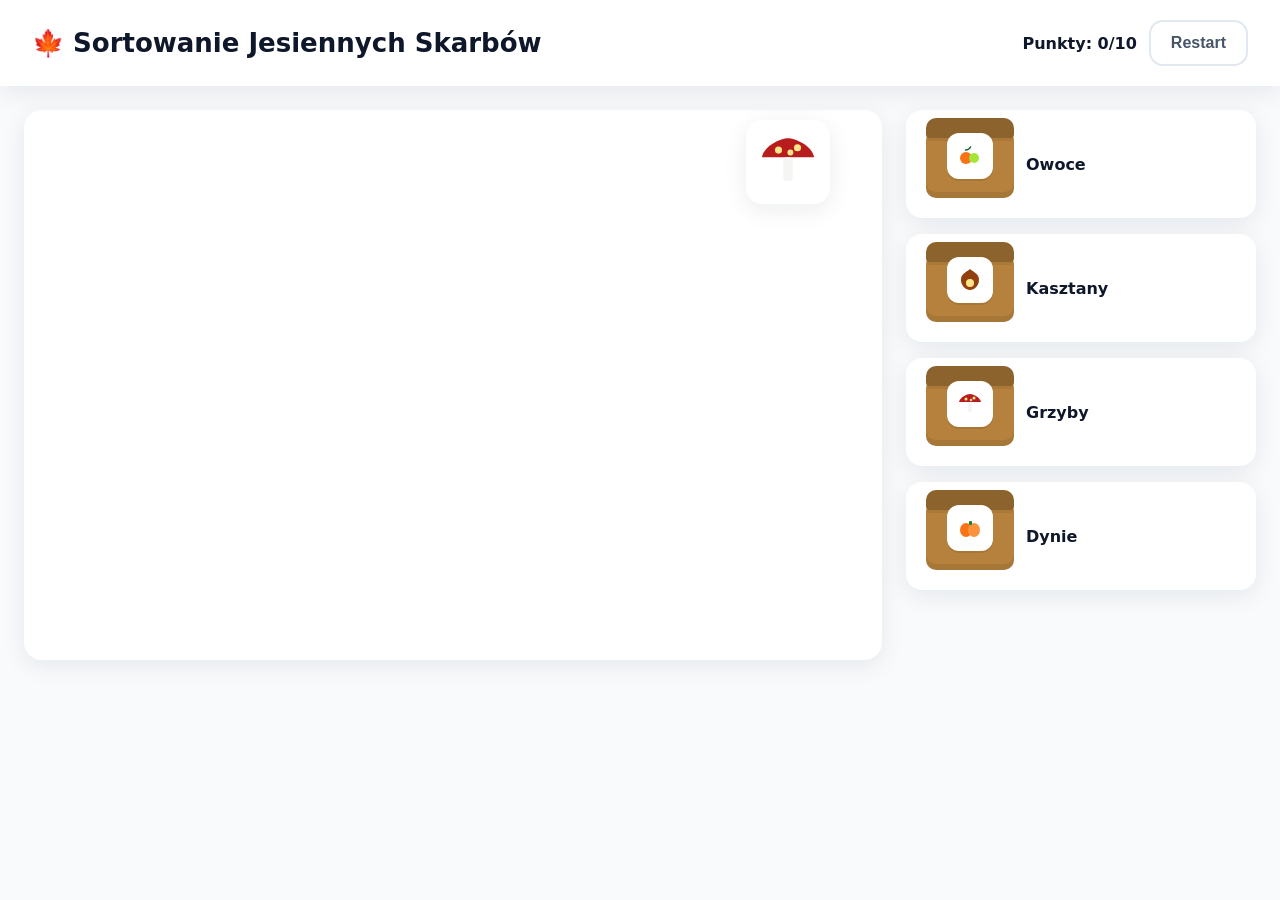
==== index.html @ 460ebcf5 "Adjust the game for smaller screen sizes" ====
<!doctype html>
<html lang="pl">
<head>
  <meta charset="utf-8" />
  <meta name="viewport" content="width=device-width,initial-scale=1,viewport-fit=cover,user-scalable=no">
  <title>Sortowanie Jesiennych Skarbów</title>
  <link rel="stylesheet" href="styles.css">
</head>
<body>
  <main id="game">
    <header class="topbar">
      <div class="title">
        🍁 Sortowanie Jesiennych Skarbów
      </div>
      <div class="hud">
        <div class="score">Punkty: <span id="score">0</span>/10</div>
        <button id="restartBtn" class="ghost">Restart</button>
      </div>
    </header>

    <section class="game-wrap">
      <div id="playfield" class="playfield" aria-label="Pole gry"></div>

      <aside id="bins" class="bins" aria-label="Kosze na skarby">
        <!-- Kosze są tworzone dynamicznie przez JS -->
      </aside>
    </section>
  </main>

  <!-- Modal wygranej -->
  <div id="winModal" class="modal hidden" role="dialog" aria-modal="true" aria-labelledby="winTitle">
    <div class="modal-card">
      <h2 id="winTitle">Brawo! Ukończyłeś grę 🎉</h2>
      <p>Zebrałeś 10 punktów!</p>
      <div class="trophy">
        <div class="trophy-icon" id="trophyIcon" aria-hidden="true"></div>
        <div class="trophy-caption">Twoje trofeum</div>
      </div>
      <button id="playAgain" class="primary">Zagraj ponownie</button>
    </div>
  </div>

  <script src="game.js"></script>
</body>
</html>
---- styles.css ----
:root{
  --bg:#f8fafc;
  --ink:#0f172a;
  --muted:#475569;
  --accent:#d97706; /* jesienny pomarańcz */
  --good:#16a34a;
  --card:#ffffff;
  --shadow:0 6px 24px rgba(15,23,42,.08);
  --chest:#b5813d;       /* kolor skrzyni */
  --chest-dark:#8c632c;  /* pokrywa */
}

*{box-sizing:border-box}
html,body{height:100%}
body{
  margin:0;
  font-family: ui-sans-serif, system-ui, -apple-system, Segoe UI, Roboto, 'Noto Sans', Ubuntu, Cantarell, 'Helvetica Neue', Arial, "Apple Color Emoji","Segoe UI Emoji";
  background:var(--bg);
  color:var(--ink);
  overflow-x: hidden;
}

.topbar{
  display:flex;
  align-items:center;
  justify-content:space-between;
  gap:1rem;
  padding:1.25rem clamp(1rem, 3vw, 2rem);
  background:var(--card);
  box-shadow:var(--shadow);
  position:sticky; top:0; z-index:20;
}
.title{font-weight:700; font-size:clamp(20px,2.8vw,26px)}
.hud{display:flex; align-items:center; gap:.75rem}
.score{font-weight:600}

button{
  appearance:none; border:0; border-radius:14px; padding:.75rem 1.25rem; font-weight:600;
  background:var(--accent); color:#fff; box-shadow:var(--shadow);
  font-size: 1rem;
}
button.ghost{background:transparent; color:var(--muted); box-shadow:none; border:2px solid #e2e8f0}
button.primary{background:var(--good);}

.game-wrap{
  display:grid;
  grid-template-columns: 1fr minmax(240px, 320px);
  gap:clamp(.75rem,2vw,1.5rem);
  padding:clamp(1rem, 2.5vw, 2rem);
  align-items:stretch;
  max-width: 1400px;
  margin: 0 auto;
}

.playfield{
  position:relative;
  min-height:min(75vh, 600px);
  background:linear-gradient(0deg,#fff, #fff), conic-gradient(from 0deg,#fef3c7,#ffedd5,#f1f5f9,#e2e8f0,#fef3c7);
  border-radius:18px;
  box-shadow:var(--shadow);
  overflow:hidden;
  touch-action:none; /* aby pointermove działał płynnie na dotyku */
}

.bins{
  display:grid;
  grid-template-columns: 1fr;
  gap:clamp(.6rem,1.6vw,1rem);
  align-content:start;
}

.bin{
  display:flex; align-items:center; gap:.75rem;
  background:var(--card);
  border-radius:16px;
  box-shadow:var(--shadow);
  padding:1rem;
  min-height:90px;
  position:relative;
}

/* Rysunek skrzyni */
.bin .chest{
  width:82px; height:64px; position:relative; flex:0 0 auto;
  border-radius:10px;
  background:var(--chest);
  box-shadow:inset 0 -6px 0 rgba(0,0,0,.08);
}
.bin .chest::before{
  content:""; position:absolute; left:0; right:0; top:-12px; height:20px;
  background:var(--chest-dark);
  border-radius:10px 10px 4px 4px;
  box-shadow:0 3px 0 rgba(0,0,0,.06);
}
.bin .label{
  position:absolute; left:50%; top:38%; transform:translate(-50%,-50%);
  width:42px; height:42px; display:grid; place-items:center;
  background:#fff; border-radius:12px; box-shadow:0 2px 0 rgba(0,0,0,.08);
  overflow:hidden;
}
.bin .name{font-weight:700; color:#0f172a; font-size:1rem}

/* Spadający skarb */
.treasure{
  position:absolute; width:80px; height:80px;
  display:grid; place-items:center;
  border-radius:16px;
  background:#fff;
  box-shadow:var(--shadow);
  user-select:none; touch-action:none;
}
.treasure img, .treasure svg{
  width:72px; height:72px; pointer-events:none; display:block;
}

/* Podczas przeciągania lekka skala */
.treasure.dragging{transform:scale(1.06)}
.treasure.correct{outline:4px solid rgba(22,163,74,.35)}
.treasure.wrong{outline:4px solid rgba(220,38,38,.35)}

/* Modal */
.modal{
  position:fixed; inset:0; display:grid; place-items:center; background:rgba(2,6,23,.55);
}
.modal.hidden{display:none}
.modal-card{
  width:min(92vw,560px);
  background:var(--card); border-radius:18px; box-shadow:var(--shadow);
  padding:1.25rem;
  text-align:center;
}
.trophy{display:grid; place-items:center; gap:.5rem; margin:1rem 0}
.trophy-icon{width:96px; height:96px; display:grid; place-items:center; background:#fff; border-radius:24px; box-shadow:var(--shadow)}
.trophy-icon img{width:84px; height:84px}

/* Tablet landscape optimization (1280x800 and similar) */
@media (min-width: 1024px) and (max-width: 1400px) and (min-height: 700px) {
  .game-wrap{
    grid-template-columns: 1fr minmax(280px, 350px);
    gap: 1.5rem;
    padding: 1.5rem;
  }
  .playfield{
    min-height: min(70vh, 550px);
  }
  .bins{
    gap: 1rem;
  }
  .bin{
    min-height: 95px;
    padding: 1.25rem;
  }
  .bin .chest{
    width: 88px; height: 68px;
  }
  .bin .label{
    width: 46px; height: 46px;
  }
  .treasure{
    width: 84px; height: 84px;
  }
  .treasure img, .treasure svg{
    width: 76px; height: 76px;
  }
}

/* iPhone 12 Pro specific optimization (390x844) */
@media (max-width: 390px) and (max-height: 900px) {
  .topbar{
    padding: 0.5rem 0.75rem;
    min-height: 60px;
  }
  .title{
    font-size: 16px;
  }
  .score{
    font-size: 13px;
  }
  button{
    padding: 0.4rem 0.6rem;
    font-size: 13px;
  }
  
  .game-wrap{
    padding: 0.5rem;
    height: calc(100vh - 60px);
    gap: 0.5rem;
  }
  
  .playfield{
    height: 55%;
    max-height: 350px;
  }
  
  .bins{
    height: 45%;
    max-height: 280px;
    gap: 0.4rem;
  }
  
  .bin{
    min-height: 65px;
    padding: 0.4rem;
  }
  
  .bin .chest{
    width: 45px;
    height: 35px;
  }
  
  .bin .label{
    width: 25px;
    height: 25px;
  }
  
  .bin .name{
    font-size: 11px;
  }
  
  .treasure{
    width: 55px;
    height: 55px;
  }
  
  .treasure img, .treasure svg{
    width: 48px;
    height: 48px;
  }
  
  .modal-card{
    width: 95vw;
    padding: 0.75rem;
    margin: 0.5rem;
    max-height: 90vh;
    overflow-y: auto;
  }
  
  .trophy-icon{
    width: 70px;
    height: 70px;
  }
  
  .trophy-icon img{
    width: 60px;
    height: 60px;
  }
}

/* Mobile portrait optimization (general mobile) */
@media (max-width: 480px) {
  .topbar{
    padding: 0.75rem 1rem;
    flex-wrap: wrap;
    gap: 0.5rem;
  }
  .title{
    font-size: 18px;
    flex: 1;
    min-width: 0;
  }
  .hud{
    gap: 0.5rem;
    flex-wrap: wrap;
  }
  .score{
    font-size: 14px;
  }
  button{
    padding: 0.5rem 0.75rem;
    font-size: 14px;
  }
  
  .game-wrap{
    grid-template-columns: 1fr;
    gap: 0.75rem;
    padding: 0.75rem;
    height: calc(100vh - 80px);
  }
  
  .playfield{
    min-height: 0;
    height: 60%;
    max-height: 400px;
  }
  
  .bins{
    grid-template-columns: repeat(2, 1fr);
    gap: 0.5rem;
    height: 40%;
    max-height: 300px;
    overflow-y: auto;
  }
  
  .bin{
    min-height: 70px;
    padding: 0.5rem;
    flex-direction: column;
    text-align: center;
    gap: 0.25rem;
  }
  
  .bin .chest{
    width: 50px;
    height: 40px;
  }
  
  .bin .label{
    width: 28px;
    height: 28px;
    top: 30%;
  }
  
  .bin .name{
    font-size: 12px;
    line-height: 1.2;
  }
  
  .treasure{
    width: 60px;
    height: 60px;
  }
  
  .treasure img, .treasure svg{
    width: 52px;
    height: 52px;
  }
  
  .modal-card{
    width: 95vw;
    padding: 1rem;
    margin: 0.5rem;
    max-height: 90vh;
    overflow-y: auto;
  }
  
  .trophy-icon{
    width: 80px;
    height: 80px;
  }
  
  .trophy-icon img{
    width: 70px;
    height: 70px;
  }
}

@media (min-width: 481px) and (max-width: 900px){
  .game-wrap{grid-template-columns: 1fr; }
  .bins{grid-template-columns: repeat(2, minmax(0,1fr));}
}

/* Skarb w trybie globalnym (podczas przeciągania) może wyjechać poza pole gry */
.treasure.global{
  position: fixed;        /* klucz: działa w całym widoku, nie tylko w playfield */
  left: 0; top: 0;
  transform: none !important; /* nadpisujemy translate używany normalnie */
  z-index: 50;            /* nad skrzyniami */
}
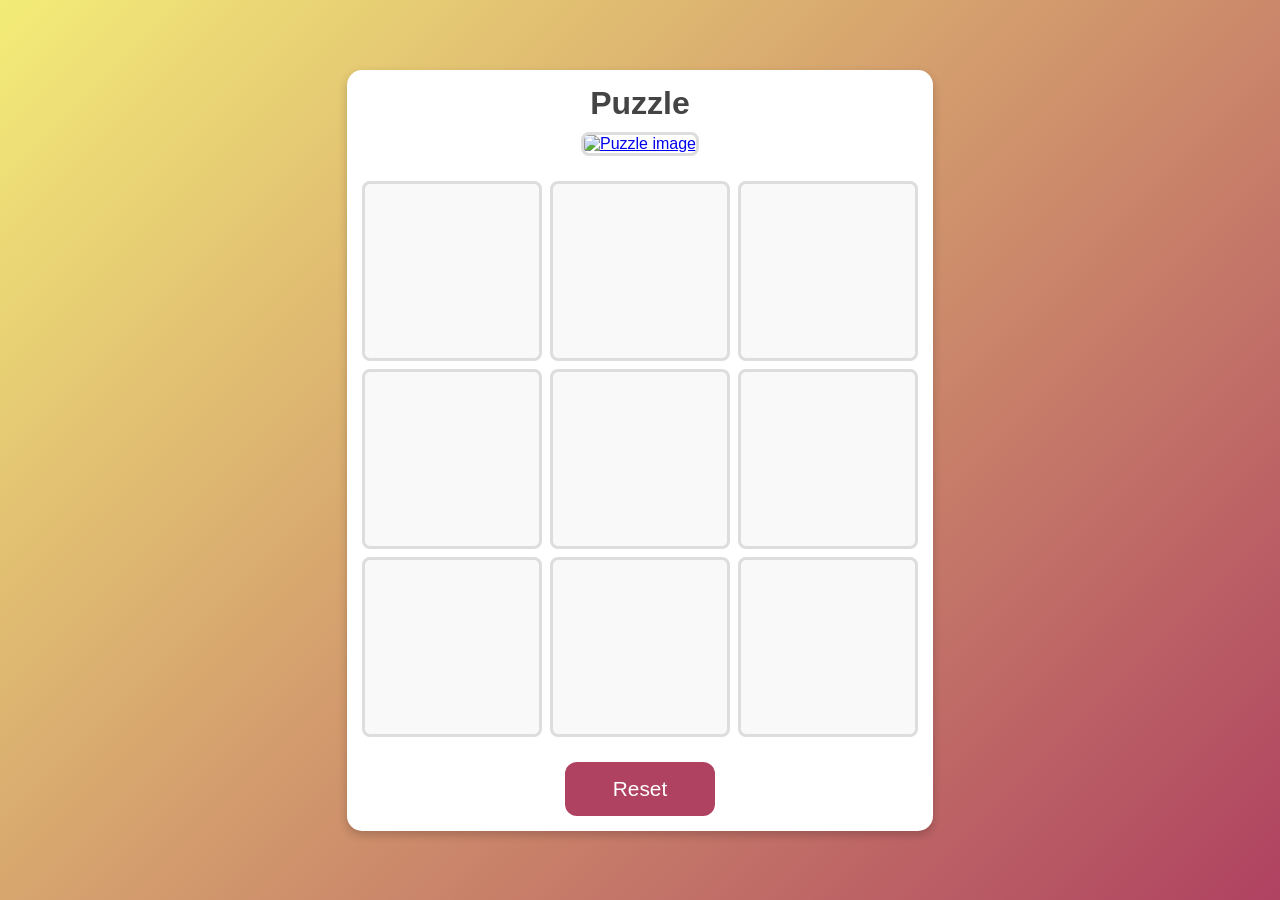
==== commit 779fd205: "Refactor gameplay mechanics: replaced sorting game with a new puzzle-based design featuring draggabl" ====
--- a/index.html
+++ b/index.html
@@ -1,45 +1,30 @@
-<!doctype html>
+<!DOCTYPE html>
 <html lang="pl">
 <head>
-  <meta charset="utf-8" />
-  <meta name="viewport" content="width=device-width,initial-scale=1,viewport-fit=cover,user-scalable=no">
-  <title>Sortowanie Jesiennych Skarbów</title>
-  <link rel="stylesheet" href="styles.css">
+    <meta charset="UTF-8">
+    <meta name="viewport" content="width=device-width, initial-scale=1.0, maximum-scale=1.0, user-scalable=no">
+    <title>Puzzle</title>
+    <link rel="stylesheet" href="styles.css">
 </head>
 <body>
-  <main id="game">
-    <header class="topbar">
-      <div class="title">
-        🍁 Sortowanie Jesiennych Skarbów
-      </div>
-      <div class="hud">
-        <div class="score">Punkty: <span id="score">0</span>/10</div>
-        <button id="restartBtn" class="ghost">Restart</button>
-      </div>
-    </header>
+<div class="puzzle-container">
+    <h1>Puzzle</h1>
+    <a href="#" target="_blank" id="sourceImageLink">
+        <img class="puzzle-source-image" src="" alt="Puzzle image">
+    </a>
+    <div class="puzzle-board" id="puzzleBoard"></div>
+    <button class="reset-button" onclick="resetGame()">Reset</button>
+</div>
 
-    <section class="game-wrap">
-      <div id="playfield" class="playfield" aria-label="Pole gry"></div>
-
-      <aside id="bins" class="bins" aria-label="Kosze na skarby">
-        <!-- Kosze są tworzone dynamicznie przez JS -->
-      </aside>
-    </section>
-  </main>
-
-  <!-- Modal wygranej -->
-  <div id="winModal" class="modal hidden" role="dialog" aria-modal="true" aria-labelledby="winTitle">
-    <div class="modal-card">
-      <h2 id="winTitle">Brawo! Ukończyłeś grę 🎉</h2>
-      <p>Zebrałeś 10 punktów!</p>
-      <div class="trophy">
-        <div class="trophy-icon" id="trophyIcon" aria-hidden="true"></div>
-        <div class="trophy-caption">Twoje trofeum</div>
-      </div>
-      <button id="playAgain" class="primary">Zagraj ponownie</button>
+<!-- Win Modal Popup -->
+<div id="winModal" class="modal-overlay" style="display: none;">
+    <div class="modal-content">
+        <h2>🎉 Gratulacje! 🎉</h2>
+        <p>Ułożyłeś puzzle!</p>
+        <button class="modal-button" onclick="resetGameWithNewImage()">Zagraj ponownie</button>
     </div>
-  </div>
-
-  <script src="game.js"></script>
+</div>
+<script src="game.js"></script>
 </body>
 </html>
+
--- a/styles.css
+++ b/styles.css
@@ -1,358 +1,172 @@
-:root{
-  --bg:#f8fafc;
-  --ink:#0f172a;
-  --muted:#475569;
-  --accent:#d97706; /* jesienny pomarańcz */
-  --good:#16a34a;
-  --card:#ffffff;
-  --shadow:0 6px 24px rgba(15,23,42,.08);
-  --chest:#b5813d;       /* kolor skrzyni */
-  --chest-dark:#8c632c;  /* pokrywa */
+* {
+    box-sizing: border-box;
+    -webkit-tap-highlight-color: transparent;
 }
 
-*{box-sizing:border-box}
-html,body{height:100%}
-body{
-  margin:0;
-  font-family: ui-sans-serif, system-ui, -apple-system, Segoe UI, Roboto, 'Noto Sans', Ubuntu, Cantarell, 'Helvetica Neue', Arial, "Apple Color Emoji","Segoe UI Emoji";
-  background:var(--bg);
-  color:var(--ink);
-  overflow-x: hidden;
+body {
+    font-family: "Arial", sans-serif;
+    margin: 0;
+    padding: 0;
+    display: flex;
+    justify-content: center;
+    align-items: center;
+    min-height: 100vh;
+    width: 100vw;
+    background: linear-gradient(135deg, #f3ec78, #af4261);
+    overflow: hidden;
 }
 
-.topbar{
-  display:flex;
-  align-items:center;
-  justify-content:space-between;
-  gap:1rem;
-  padding:1.25rem clamp(1rem, 3vw, 2rem);
-  background:var(--card);
-  box-shadow:var(--shadow);
-  position:sticky; top:0; z-index:20;
-}
-.title{font-weight:700; font-size:clamp(20px,2.8vw,26px)}
-.hud{display:flex; align-items:center; gap:.75rem}
-.score{font-weight:600}
-
-button{
-  appearance:none; border:0; border-radius:14px; padding:.75rem 1.25rem; font-weight:600;
-  background:var(--accent); color:#fff; box-shadow:var(--shadow);
-  font-size: 1rem;
-}
-button.ghost{background:transparent; color:var(--muted); box-shadow:none; border:2px solid #e2e8f0}
-button.primary{background:var(--good);}
-
-.game-wrap{
-  display:grid;
-  grid-template-columns: 1fr minmax(240px, 320px);
-  gap:clamp(.75rem,2vw,1.5rem);
-  padding:clamp(1rem, 2.5vw, 2rem);
-  align-items:stretch;
-  max-width: 1400px;
-  margin: 0 auto;
+.puzzle-container {
+    text-align: center;
+    padding: 15px;
+    background: white;
+    border-radius: 15px;
+    box-shadow: 0 4px 10px rgba(0, 0, 0, 0.2);
+    max-width: 100%;
+    max-height: 100vh;
+    display: flex;
+    flex-direction: column;
+    align-items: center;
 }
 
-.playfield{
-  position:relative;
-  min-height:min(75vh, 600px);
-  background:linear-gradient(0deg,#fff, #fff), conic-gradient(from 0deg,#fef3c7,#ffedd5,#f1f5f9,#e2e8f0,#fef3c7);
-  border-radius:18px;
-  box-shadow:var(--shadow);
-  overflow:hidden;
-  touch-action:none; /* aby pointermove działał płynnie na dotyku */
+.puzzle-container > h1 {
+    font-size: 2rem;
+    margin: 0 0 10px 0;
+    color: #444;
 }
 
-.bins{
-  display:grid;
-  grid-template-columns: 1fr;
-  gap:clamp(.6rem,1.6vw,1rem);
-  align-content:start;
+.puzzle-source-image {
+    width: 280px;
+    height: 280px;
+    object-fit: contain;
+    border-radius: 8px;
+    margin-bottom: 15px;
+    border: 3px solid #ddd;
 }
 
-.bin{
-  display:flex; align-items:center; gap:.75rem;
-  background:var(--card);
-  border-radius:16px;
-  box-shadow:var(--shadow);
-  padding:1rem;
-  min-height:90px;
-  position:relative;
+.puzzle-board {
+    display: grid;
+    grid-template-columns: repeat(3, 180px);
+    grid-gap: 8px;
+    margin: 10px auto;
+    justify-content: center;
 }
 
-/* Rysunek skrzyni */
-.bin .chest{
-  width:82px; height:64px; position:relative; flex:0 0 auto;
-  border-radius:10px;
-  background:var(--chest);
-  box-shadow:inset 0 -6px 0 rgba(0,0,0,.08);
-}
-.bin .chest::before{
-  content:""; position:absolute; left:0; right:0; top:-12px; height:20px;
-  background:var(--chest-dark);
-  border-radius:10px 10px 4px 4px;
-  box-shadow:0 3px 0 rgba(0,0,0,.06);
-}
-.bin .label{
-  position:absolute; left:50%; top:38%; transform:translate(-50%,-50%);
-  width:42px; height:42px; display:grid; place-items:center;
-  background:#fff; border-radius:12px; box-shadow:0 2px 0 rgba(0,0,0,.08);
-  overflow:hidden;
-}
-.bin .name{font-weight:700; color:#0f172a; font-size:1rem}
-
-/* Spadający skarb */
-.treasure{
-  position:absolute; width:80px; height:80px;
-  display:grid; place-items:center;
-  border-radius:16px;
-  background:#fff;
-  box-shadow:var(--shadow);
-  user-select:none; touch-action:none;
-}
-.treasure img, .treasure svg{
-  width:72px; height:72px; pointer-events:none; display:block;
+.puzzle-piece {
+    width: 180px;
+    height: 180px;
+    border: 3px solid #ddd;
+    border-radius: 8px;
+    cursor: grab;
+    background-color: #f9f9f9;
+    transition: transform 0.2s ease, box-shadow 0.2s ease;
+    touch-action: none;
+    -webkit-user-select: none;
+    user-select: none;
 }
 
-/* Podczas przeciągania lekka skala */
-.treasure.dragging{transform:scale(1.06)}
-.treasure.correct{outline:4px solid rgba(22,163,74,.35)}
-.treasure.wrong{outline:4px solid rgba(220,38,38,.35)}
-
-/* Modal */
-.modal{
-  position:fixed; inset:0; display:grid; place-items:center; background:rgba(2,6,23,.55);
-}
-.modal.hidden{display:none}
-.modal-card{
-  width:min(92vw,560px);
-  background:var(--card); border-radius:18px; box-shadow:var(--shadow);
-  padding:1.25rem;
-  text-align:center;
-}
-.trophy{display:grid; place-items:center; gap:.5rem; margin:1rem 0}
-.trophy-icon{width:96px; height:96px; display:grid; place-items:center; background:#fff; border-radius:24px; box-shadow:var(--shadow)}
-.trophy-icon img{width:84px; height:84px}
-
-/* Tablet landscape optimization (1280x800 and similar) */
-@media (min-width: 1024px) and (max-width: 1400px) and (min-height: 700px) {
-  .game-wrap{
-    grid-template-columns: 1fr minmax(280px, 350px);
-    gap: 1.5rem;
-    padding: 1.5rem;
-  }
-  .playfield{
-    min-height: min(70vh, 550px);
-  }
-  .bins{
-    gap: 1rem;
-  }
-  .bin{
-    min-height: 95px;
-    padding: 1.25rem;
-  }
-  .bin .chest{
-    width: 88px; height: 68px;
-  }
-  .bin .label{
-    width: 46px; height: 46px;
-  }
-  .treasure{
-    width: 84px; height: 84px;
-  }
-  .treasure img, .treasure svg{
-    width: 76px; height: 76px;
-  }
+.puzzle-piece:active,
+.puzzle-piece.touching {
+    cursor: grabbing;
+    transform: scale(1.05);
+    box-shadow: 0 4px 8px rgba(0, 0, 0, 0.3);
+    z-index: 10;
+    position: relative;
 }
 
-/* iPhone 12 Pro specific optimization (390x844) */
-@media (max-width: 390px) and (max-height: 900px) {
-  .topbar{
-    padding: 0.5rem 0.75rem;
-    min-height: 60px;
-  }
-  .title{
-    font-size: 16px;
-  }
-  .score{
-    font-size: 13px;
-  }
-  button{
-    padding: 0.4rem 0.6rem;
-    font-size: 13px;
-  }
-  
-  .game-wrap{
-    padding: 0.5rem;
-    height: calc(100vh - 60px);
-    gap: 0.5rem;
-  }
-  
-  .playfield{
-    height: 55%;
-    max-height: 350px;
-  }
-  
-  .bins{
-    height: 45%;
-    max-height: 280px;
-    gap: 0.4rem;
-  }
-  
-  .bin{
-    min-height: 65px;
-    padding: 0.4rem;
-  }
-  
-  .bin .chest{
-    width: 45px;
-    height: 35px;
-  }
-  
-  .bin .label{
-    width: 25px;
-    height: 25px;
-  }
-  
-  .bin .name{
-    font-size: 11px;
-  }
-  
-  .treasure{
-    width: 55px;
-    height: 55px;
-  }
-  
-  .treasure img, .treasure svg{
-    width: 48px;
-    height: 48px;
-  }
-  
-  .modal-card{
-    width: 95vw;
-    padding: 0.75rem;
-    margin: 0.5rem;
-    max-height: 90vh;
-    overflow-y: auto;
-  }
-  
-  .trophy-icon{
-    width: 70px;
-    height: 70px;
-  }
-  
-  .trophy-icon img{
-    width: 60px;
-    height: 60px;
-  }
+.reset-button {
+    margin-top: 15px;
+    padding: 15px 40px;
+    font-size: 1.3rem;
+    color: white;
+    background: #af4261;
+    border: none;
+    border-radius: 12px;
+    cursor: pointer;
+    transition: background-color 0.3s ease, transform 0.1s ease;
+    min-height: 50px;
+    min-width: 150px;
+    touch-action: manipulation;
 }
 
-/* Mobile portrait optimization (general mobile) */
-@media (max-width: 480px) {
-  .topbar{
-    padding: 0.75rem 1rem;
-    flex-wrap: wrap;
-    gap: 0.5rem;
-  }
-  .title{
-    font-size: 18px;
-    flex: 1;
-    min-width: 0;
-  }
-  .hud{
-    gap: 0.5rem;
-    flex-wrap: wrap;
-  }
-  .score{
-    font-size: 14px;
-  }
-  button{
-    padding: 0.5rem 0.75rem;
-    font-size: 14px;
-  }
-  
-  .game-wrap{
-    grid-template-columns: 1fr;
-    gap: 0.75rem;
-    padding: 0.75rem;
-    height: calc(100vh - 80px);
-  }
-  
-  .playfield{
-    min-height: 0;
-    height: 60%;
-    max-height: 400px;
-  }
-  
-  .bins{
-    grid-template-columns: repeat(2, 1fr);
-    gap: 0.5rem;
-    height: 40%;
-    max-height: 300px;
-    overflow-y: auto;
-  }
-  
-  .bin{
-    min-height: 70px;
-    padding: 0.5rem;
-    flex-direction: column;
-    text-align: center;
-    gap: 0.25rem;
-  }
-  
-  .bin .chest{
-    width: 50px;
-    height: 40px;
-  }
-  
-  .bin .label{
-    width: 28px;
-    height: 28px;
-    top: 30%;
-  }
-  
-  .bin .name{
-    font-size: 12px;
-    line-height: 1.2;
-  }
-  
-  .treasure{
-    width: 60px;
-    height: 60px;
-  }
-  
-  .treasure img, .treasure svg{
-    width: 52px;
-    height: 52px;
-  }
-  
-  .modal-card{
-    width: 95vw;
-    padding: 1rem;
-    margin: 0.5rem;
-    max-height: 90vh;
-    overflow-y: auto;
-  }
-  
-  .trophy-icon{
-    width: 80px;
-    height: 80px;
-  }
-  
-  .trophy-icon img{
-    width: 70px;
-    height: 70px;
-  }
+.reset-button:active {
+    background: #922d4d;
+    transform: scale(0.95);
 }
 
-@media (min-width: 481px) and (max-width: 900px){
-  .game-wrap{grid-template-columns: 1fr; }
-  .bins{grid-template-columns: repeat(2, minmax(0,1fr));}
+/* Win Modal Popup */
+.modal-overlay {
+    position: fixed;
+    top: 0;
+    left: 0;
+    width: 100%;
+    height: 100%;
+    background: rgba(0, 0, 0, 0.7);
+    display: flex;
+    justify-content: center;
+    align-items: center;
+    z-index: 1000;
+    animation: fadeIn 0.3s ease;
 }
 
-/* Skarb w trybie globalnym (podczas przeciągania) może wyjechać poza pole gry */
-.treasure.global{
-  position: fixed;        /* klucz: działa w całym widoku, nie tylko w playfield */
-  left: 0; top: 0;
-  transform: none !important; /* nadpisujemy translate używany normalnie */
-  z-index: 50;            /* nad skrzyniami */
-}+@keyframes fadeIn {
+    from {
+        opacity: 0;
+    }
+    to {
+        opacity: 1;
+    }
+}
+
+.modal-content {
+    background: white;
+    padding: 40px;
+    border-radius: 20px;
+    text-align: center;
+    box-shadow: 0 8px 32px rgba(0, 0, 0, 0.3);
+    max-width: 90%;
+    animation: slideUp 0.3s ease;
+}
+
+@keyframes slideUp {
+    from {
+        transform: translateY(50px);
+        opacity: 0;
+    }
+    to {
+        transform: translateY(0);
+        opacity: 1;
+    }
+}
+
+.modal-content h2 {
+    color: #af4261;
+    margin: 0 0 15px 0;
+    font-size: 2rem;
+}
+
+.modal-content p {
+    color: #666;
+    font-size: 1.3rem;
+    margin: 0 0 25px 0;
+}
+
+.modal-button {
+    padding: 15px 40px;
+    font-size: 1.3rem;
+    color: white;
+    background: #af4261;
+    border: none;
+    border-radius: 12px;
+    cursor: pointer;
+    transition: background-color 0.3s ease, transform 0.1s ease;
+    min-height: 50px;
+    min-width: 150px;
+    touch-action: manipulation;
+}
+
+.modal-button:active {
+    background: #922d4d;
+    transform: scale(0.95);
+}
+
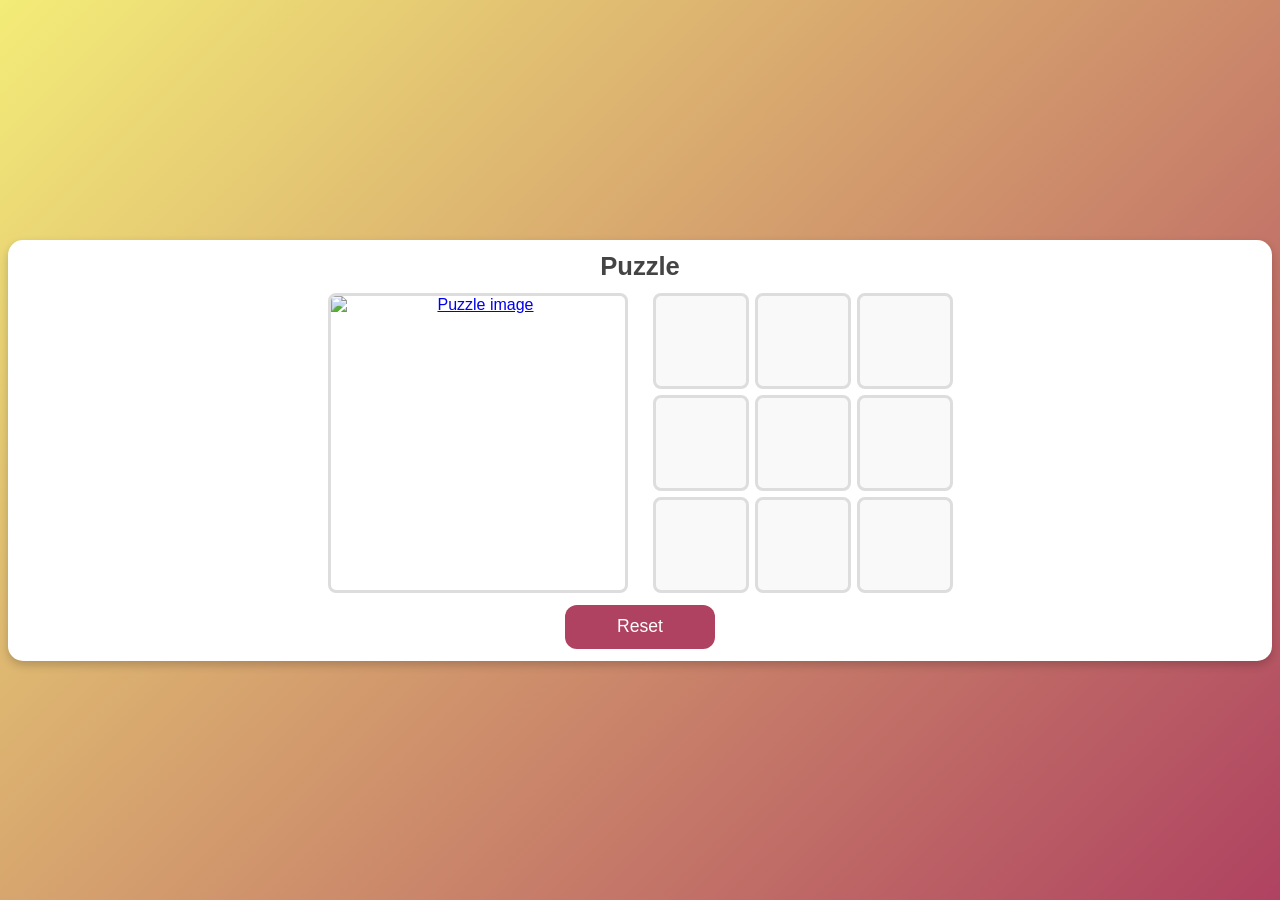
==== commit 1bd6ff24: "Add responsive design and dynamic scaling for puzzle board: Introduced media queries for various scr" ====
--- a/index.html
+++ b/index.html
@@ -9,10 +9,12 @@
 <body>
 <div class="puzzle-container">
     <h1>Puzzle</h1>
-    <a href="#" target="_blank" id="sourceImageLink">
-        <img class="puzzle-source-image" src="" alt="Puzzle image">
-    </a>
-    <div class="puzzle-board" id="puzzleBoard"></div>
+    <div class="puzzle-content">
+        <a href="#" target="_blank" id="sourceImageLink" class="puzzle-image-wrapper">
+            <img class="puzzle-source-image" src="" alt="Puzzle image">
+        </a>
+        <div class="puzzle-board" id="puzzleBoard"></div>
+    </div>
     <button class="reset-button" onclick="resetGame()">Reset</button>
 </div>
 
--- a/styles.css
+++ b/styles.css
@@ -27,12 +27,29 @@
     display: flex;
     flex-direction: column;
     align-items: center;
+    box-sizing: border-box;
+    overflow-y: auto;
+    overflow-x: hidden;
+    --image-size: 280px;
+    --grid-gap: 8px;
 }
 
 .puzzle-container > h1 {
     font-size: 2rem;
     margin: 0 0 10px 0;
     color: #444;
+}
+
+.puzzle-content {
+    display: flex;
+    flex-direction: column;
+    align-items: center;
+    width: 100%;
+}
+
+.puzzle-image-wrapper {
+    display: inline-block;
+    margin-bottom: 15px;
 }
 
 .puzzle-source-image {
@@ -40,21 +57,25 @@
     height: 280px;
     object-fit: contain;
     border-radius: 8px;
-    margin-bottom: 15px;
     border: 3px solid #ddd;
+    display: block;
+    --image-size: 280px;
 }
 
 .puzzle-board {
     display: grid;
-    grid-template-columns: repeat(3, 180px);
-    grid-gap: 8px;
+    grid-template-columns: repeat(3, calc((var(--image-size, 280px) - 2 * var(--grid-gap, 8px)) / 3));
+    grid-template-rows: repeat(3, calc((var(--image-size, 280px) - 2 * var(--grid-gap, 8px)) / 3));
+    gap: var(--grid-gap, 8px);
     margin: 10px auto;
     justify-content: center;
+    width: fit-content;
 }
 
 .puzzle-piece {
-    width: 180px;
-    height: 180px;
+    width: 100%;
+    height: 100%;
+    aspect-ratio: 1;
     border: 3px solid #ddd;
     border-radius: 8px;
     cursor: grab;
@@ -63,6 +84,7 @@
     touch-action: none;
     -webkit-user-select: none;
     user-select: none;
+    box-sizing: border-box;
 }
 
 .puzzle-piece:active,
@@ -170,3 +192,215 @@
     transform: scale(0.95);
 }
 
+/* Responsive Design for Tablets (1280x800 and similar) - Landscape */
+@media screen and (max-height: 900px) and (min-width: 1025px) {
+    body {
+        padding: 8px;
+    }
+    
+    .puzzle-container {
+        padding: 12px 20px;
+        max-height: 98vh;
+        max-width: 100%;
+        width: 100%;
+        --image-size: 300px;
+        --grid-gap: 6px;
+    }
+    
+    .puzzle-container > h1 {
+        font-size: 1.6rem;
+        margin: 0 0 12px 0;
+    }
+    
+    .puzzle-content {
+        flex-direction: row;
+        justify-content: center;
+        align-items: flex-start;
+        gap: 25px;
+        width: 100%;
+        max-width: 1200px;
+    }
+    
+    .puzzle-image-wrapper {
+        margin-bottom: 0;
+        flex-shrink: 0;
+    }
+    
+    .puzzle-source-image {
+        width: 300px;
+        height: 300px;
+        --image-size: 300px;
+    }
+    
+    .puzzle-board {
+        margin: 0;
+        flex-shrink: 0;
+    }
+    
+    .reset-button {
+        margin-top: 12px;
+        padding: 10px 35px;
+        font-size: 1.1rem;
+        min-height: 44px;
+    }
+}
+
+/* Responsive Design for Tablets (1280x800 and similar) - Portrait or constrained height */
+@media screen and (max-height: 900px) and (min-width: 768px) and (max-width: 1024px) {
+    .puzzle-container {
+        padding: 10px;
+        max-height: 98vh;
+        --image-size: 200px;
+        --grid-gap: 6px;
+    }
+    
+    .puzzle-container > h1 {
+        font-size: 1.5rem;
+        margin: 0 0 8px 0;
+    }
+    
+    .puzzle-source-image {
+        width: 200px;
+        height: 200px;
+        margin-bottom: 10px;
+    }
+    
+    .puzzle-board {
+        margin: 8px auto;
+    }
+    
+    .reset-button {
+        margin-top: 10px;
+        padding: 12px 30px;
+        font-size: 1.1rem;
+        min-height: 45px;
+    }
+}
+
+/* Responsive Design for Smaller Tablets and Large Phones (with more vertical space) */
+@media screen and (max-width: 1024px) and (min-width: 600px) and (min-height: 901px) {
+    .puzzle-container {
+        padding: 12px;
+        --image-size: 200px;
+        --grid-gap: 5px;
+    }
+    
+    .puzzle-container > h1 {
+        font-size: 1.5rem;
+        margin: 0 0 8px 0;
+    }
+    
+    .puzzle-source-image {
+        width: 200px;
+        height: 200px;
+        margin-bottom: 10px;
+    }
+    
+    .puzzle-board {
+        margin: 8px auto;
+    }
+    
+    .reset-button {
+        margin-top: 10px;
+        padding: 12px 30px;
+        font-size: 1.1rem;
+        min-height: 45px;
+        min-width: 130px;
+    }
+}
+
+/* Responsive Design for Mobile Devices */
+@media screen and (max-width: 599px) {
+    body {
+        padding: 5px;
+    }
+    
+    .puzzle-container {
+        padding: 10px;
+        max-height: 98vh;
+        border-radius: 10px;
+        --image-size: min(180px, 45vw);
+        --grid-gap: 4px;
+    }
+    
+    .puzzle-container > h1 {
+        font-size: 1.3rem;
+        margin: 0 0 6px 0;
+    }
+    
+    .puzzle-source-image {
+        width: min(180px, 45vw);
+        height: min(180px, 45vw);
+        margin-bottom: 8px;
+        border-width: 2px;
+    }
+    
+    .puzzle-board {
+        margin: 6px auto;
+    }
+    
+    .puzzle-piece {
+        border-width: 2px;
+    }
+    
+    .reset-button {
+        margin-top: 10px;
+        padding: 10px 25px;
+        font-size: 1rem;
+        min-height: 42px;
+        min-width: 110px;
+    }
+    
+    .modal-content {
+        padding: 25px 20px;
+        max-width: 95%;
+    }
+    
+    .modal-content h2 {
+        font-size: 1.5rem;
+    }
+    
+    .modal-content p {
+        font-size: 1.1rem;
+    }
+    
+    .modal-button {
+        padding: 10px 25px;
+        font-size: 1rem;
+        min-height: 42px;
+        min-width: 110px;
+    }
+}
+
+/* Landscape orientation for mobile */
+@media screen and (max-width: 599px) and (orientation: landscape) {
+    .puzzle-container {
+        padding: 6px;
+        max-height: 100vh;
+        --image-size: min(120px, 20vh);
+        --grid-gap: 3px;
+    }
+    
+    .puzzle-container > h1 {
+        font-size: 1.1rem;
+        margin: 0 0 4px 0;
+    }
+    
+    .puzzle-source-image {
+        width: min(120px, 20vh);
+        height: min(120px, 20vh);
+        margin-bottom: 4px;
+    }
+    
+    .puzzle-board {
+        margin: 4px auto;
+    }
+    
+    .reset-button {
+        margin-top: 6px;
+        padding: 8px 20px;
+        font-size: 0.9rem;
+        min-height: 38px;
+    }
+}
+
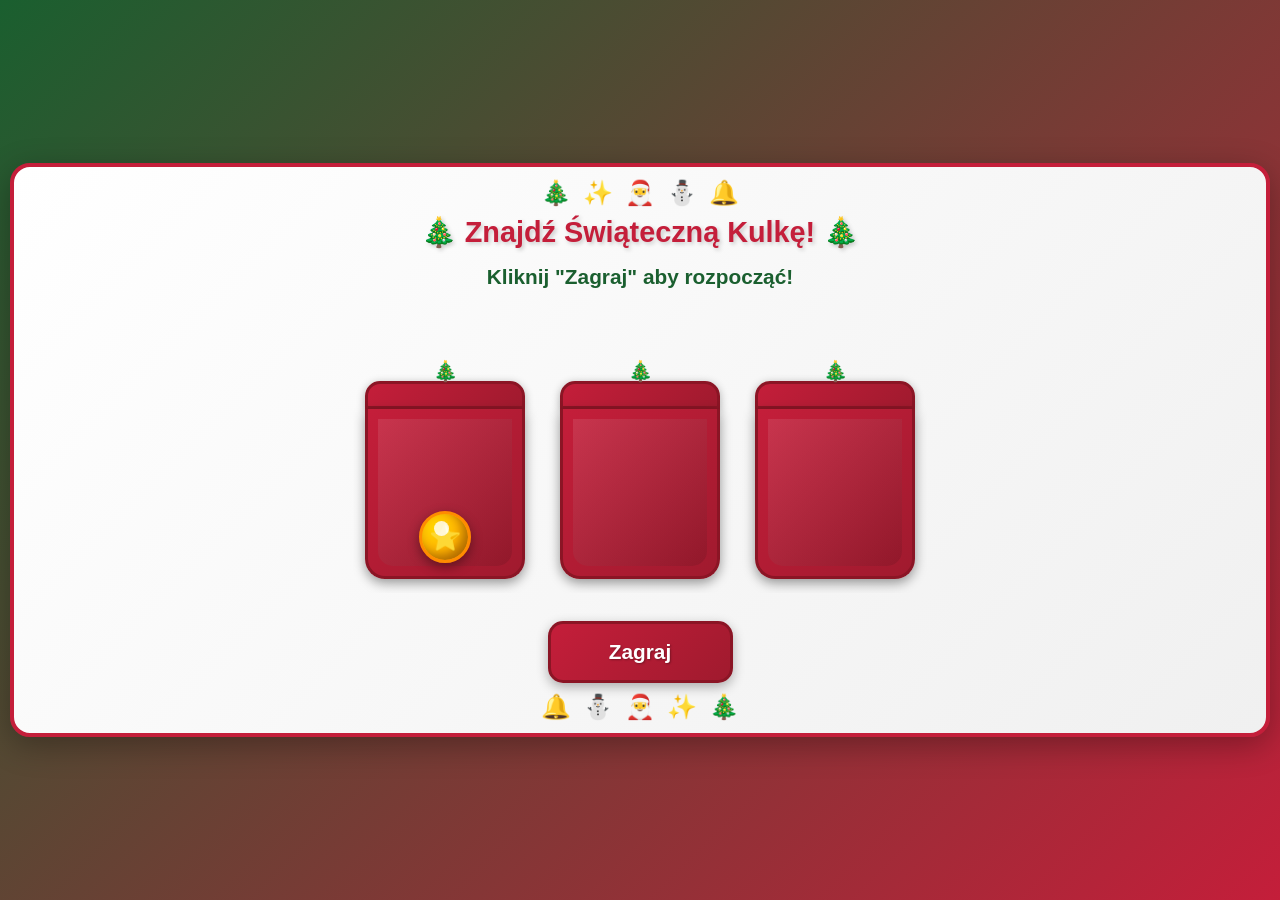
==== commit 4b2aa66b: "Revamp game to a festive cup challenge: Redesigned gameplay mechanics to feature a cup and ball game" ====
--- a/index.html
+++ b/index.html
@@ -3,30 +3,69 @@
 <head>
     <meta charset="UTF-8">
     <meta name="viewport" content="width=device-width, initial-scale=1.0, maximum-scale=1.0, user-scalable=no">
-    <title>Puzzle</title>
+    <title>Świąteczna Gra w Kubki</title>
     <link rel="stylesheet" href="styles.css">
 </head>
 <body>
-<div class="puzzle-container">
-    <h1>Puzzle</h1>
-    <div class="puzzle-content">
-        <a href="#" target="_blank" id="sourceImageLink" class="puzzle-image-wrapper">
-            <img class="puzzle-source-image" src="" alt="Puzzle image">
-        </a>
-        <div class="puzzle-board" id="puzzleBoard"></div>
-    </div>
-    <button class="reset-button" onclick="resetGame()">Reset</button>
+<!-- Animated background decorations -->
+<div class="snowflakes-container">
+    <div class="snowflake">❄</div>
+    <div class="snowflake">❄</div>
+    <div class="snowflake">❄</div>
+    <div class="snowflake">❄</div>
+    <div class="snowflake">❄</div>
+    <div class="snowflake">❄</div>
+    <div class="snowflake">❄</div>
+    <div class="snowflake">❄</div>
 </div>
 
-<!-- Win Modal Popup -->
-<div id="winModal" class="modal-overlay" style="display: none;">
+<div class="game-container">
+    <div class="top-decoration">
+        <span class="decoration-light">🎄</span>
+        <span class="decoration-light">✨</span>
+        <span class="decoration-light">🎅</span>
+        <span class="decoration-light">⛄</span>
+        <span class="decoration-light">🔔</span>
+    </div>
+    <h1>🎄 Znajdź Świąteczną Kulkę! 🎄</h1>
+    <div class="game-content">
+        <div class="instruction-text" id="instructionText">Obserwuj kubki uważnie!</div>
+        <div class="cups-container" id="cupsContainer">
+            <div class="cup" data-index="0">
+                <div class="cup-top"></div>
+                <div class="cup-body"></div>
+                <div class="ball" id="ball0"></div>
+            </div>
+            <div class="cup" data-index="1">
+                <div class="cup-top"></div>
+                <div class="cup-body"></div>
+                <div class="ball" id="ball1"></div>
+            </div>
+            <div class="cup" data-index="2">
+                <div class="cup-top"></div>
+                <div class="cup-body"></div>
+                <div class="ball" id="ball2"></div>
+            </div>
+        </div>
+        <button class="play-button" id="playButton" onclick="startGame()">Zagraj</button>
+    </div>
+    <div class="bottom-decoration">
+        <span class="decoration-light">🔔</span>
+        <span class="decoration-light">⛄</span>
+        <span class="decoration-light">🎅</span>
+        <span class="decoration-light">✨</span>
+        <span class="decoration-light">🎄</span>
+    </div>
+</div>
+
+<!-- Result Modal Popup -->
+<div id="resultModal" class="modal-overlay" style="display: none;">
     <div class="modal-content">
-        <h2>🎉 Gratulacje! 🎉</h2>
-        <p>Ułożyłeś puzzle!</p>
-        <button class="modal-button" onclick="resetGameWithNewImage()">Zagraj ponownie</button>
+        <h2 id="resultTitle">🎉 Gratulacje! 🎉</h2>
+        <p id="resultMessage">Znalazłeś świąteczną kulkę!</p>
+        <button class="modal-button" onclick="resetGame()">Zagraj ponownie</button>
     </div>
 </div>
 <script src="game.js"></script>
 </body>
 </html>
-
--- a/styles.css
+++ b/styles.css
@@ -12,16 +12,53 @@
     align-items: center;
     min-height: 100vh;
     width: 100vw;
-    background: linear-gradient(135deg, #f3ec78, #af4261);
+    background: linear-gradient(135deg, #1a5f2f, #c41e3a);
     overflow: hidden;
-}
-
-.puzzle-container {
+    position: relative;
+}
+
+/* Snowflakes container */
+.snowflakes-container {
+    position: fixed;
+    top: 0;
+    left: 0;
+    width: 100%;
+    height: 100%;
+    pointer-events: none;
+    z-index: 0;
+}
+
+.snowflake {
+    position: fixed;
+    top: -20px;
+    font-size: 1.5rem;
+    opacity: 0.6;
+    animation: fall-snow linear infinite;
+    z-index: 1;
+}
+
+.snowflake:nth-child(1) { left: 5%; animation-duration: 10s; animation-delay: 0s; }
+.snowflake:nth-child(2) { left: 15%; animation-duration: 12s; animation-delay: 1s; }
+.snowflake:nth-child(3) { left: 25%; animation-duration: 14s; animation-delay: 2s; }
+.snowflake:nth-child(4) { left: 35%; animation-duration: 11s; animation-delay: 0.5s; }
+.snowflake:nth-child(5) { left: 55%; animation-duration: 13s; animation-delay: 1.5s; }
+.snowflake:nth-child(6) { left: 65%; animation-duration: 15s; animation-delay: 0.8s; }
+.snowflake:nth-child(7) { left: 75%; animation-duration: 12s; animation-delay: 2s; }
+.snowflake:nth-child(8) { left: 85%; animation-duration: 14s; animation-delay: 1.2s; }
+
+@keyframes fall-snow {
+    to {
+        transform: translateY(100vh) rotate(360deg);
+        opacity: 0;
+    }
+}
+
+.game-container {
     text-align: center;
-    padding: 15px;
-    background: white;
-    border-radius: 15px;
-    box-shadow: 0 4px 10px rgba(0, 0, 0, 0.2);
+    padding: 20px;
+    background: linear-gradient(135deg, #fff, #f0f0f0);
+    border-radius: 20px;
+    box-shadow: 0 8px 32px rgba(0, 0, 0, 0.3);
     max-width: 100%;
     max-height: 100vh;
     display: flex;
@@ -30,100 +67,249 @@
     box-sizing: border-box;
     overflow-y: auto;
     overflow-x: hidden;
-    --image-size: 280px;
-    --grid-gap: 8px;
-}
-
-.puzzle-container > h1 {
-    font-size: 2rem;
-    margin: 0 0 10px 0;
-    color: #444;
-}
-
-.puzzle-content {
+    border: 4px solid #c41e3a;
+    position: relative;
+    z-index: 10;
+}
+
+.top-decoration {
+    display: flex;
+    justify-content: center;
+    gap: 15px;
+    margin-bottom: 10px;
+}
+
+.bottom-decoration {
+    display: flex;
+    justify-content: center;
+    gap: 15px;
+    margin-top: 15px;
+}
+
+.decoration-light {
+    font-size: 1.8rem;
+    animation: twinkle 2s ease-in-out infinite;
+}
+
+.decoration-light:nth-child(1) { animation-delay: 0s; }
+.decoration-light:nth-child(2) { animation-delay: 0.3s; }
+.decoration-light:nth-child(3) { animation-delay: 0.6s; }
+.decoration-light:nth-child(4) { animation-delay: 0.9s; }
+.decoration-light:nth-child(5) { animation-delay: 1.2s; }
+
+@keyframes twinkle {
+    0%, 100% { opacity: 1; transform: scale(1); }
+    50% { opacity: 0.5; transform: scale(1.1); }
+}
+
+.game-container > h1 {
+    font-size: 2.2rem;
+    margin: 0 0 20px 0;
+    color: #c41e3a;
+    text-shadow: 2px 2px 4px rgba(0, 0, 0, 0.2);
+    font-weight: bold;
+}
+
+.game-content {
     display: flex;
     flex-direction: column;
     align-items: center;
     width: 100%;
-}
-
-.puzzle-image-wrapper {
-    display: inline-block;
-    margin-bottom: 15px;
-}
-
-.puzzle-source-image {
-    width: 280px;
-    height: 280px;
-    object-fit: contain;
-    border-radius: 8px;
-    border: 3px solid #ddd;
-    display: block;
-    --image-size: 280px;
-}
-
-.puzzle-board {
-    display: grid;
-    grid-template-columns: repeat(3, calc((var(--image-size, 280px) - 2 * var(--grid-gap, 8px)) / 3));
-    grid-template-rows: repeat(3, calc((var(--image-size, 280px) - 2 * var(--grid-gap, 8px)) / 3));
-    gap: var(--grid-gap, 8px);
-    margin: 10px auto;
+    gap: 20px;
+}
+
+.instruction-text {
+    font-size: 1.5rem;
+    color: #1a5f2f;
+    font-weight: bold;
+    min-height: 40px;
+    display: flex;
+    align-items: center;
     justify-content: center;
-    width: fit-content;
-}
-
-.puzzle-piece {
+}
+
+.cups-container {
+    display: flex;
+    justify-content: center;
+    align-items: flex-end;
+    gap: 40px;
+    padding: 20px;
+    min-height: 300px;
+    position: relative;
+    overflow: hidden;
+}
+
+.cup {
+    position: relative;
+    width: 180px;
+    height: 220px;
+    cursor: pointer;
+    transition: transform 0.2s ease;
+    z-index: 1;
+}
+
+.cup:not(.shuffling):hover {
+    transform: translateY(-10px) scale(1.05);
+}
+
+.cup.shuffling {
+    transition: transform 0.8s ease-in-out;
+}
+
+.cup.selected {
+    animation: celebrate-cup 0.6s ease-in-out;
+}
+
+@keyframes celebrate-cup {
+    0% { transform: scale(1) rotate(0deg); }
+    25% { transform: scale(1.1) rotate(-5deg); }
+    50% { transform: scale(1.1) rotate(5deg); }
+    75% { transform: scale(1.1) rotate(-5deg); }
+    100% { transform: scale(1) rotate(0deg); }
+}
+
+.cup-top {
     width: 100%;
-    height: 100%;
-    aspect-ratio: 1;
-    border: 3px solid #ddd;
-    border-radius: 8px;
-    cursor: grab;
-    background-color: #f9f9f9;
-    transition: transform 0.2s ease, box-shadow 0.2s ease;
-    touch-action: none;
-    -webkit-user-select: none;
-    user-select: none;
-    box-sizing: border-box;
-}
-
-.puzzle-piece:active,
-.puzzle-piece.touching {
-    cursor: grabbing;
-    transform: scale(1.05);
-    box-shadow: 0 4px 8px rgba(0, 0, 0, 0.3);
-    z-index: 10;
+    height: 30px;
+    background: linear-gradient(135deg, #c41e3a, #a01a2e);
+    border-radius: 15px 15px 0 0;
+    border: 3px solid #8b1525;
+    box-shadow: 0 2px 8px rgba(0, 0, 0, 0.3);
     position: relative;
 }
 
-.reset-button {
-    margin-top: 15px;
-    padding: 15px 40px;
-    font-size: 1.3rem;
+.cup-top::before {
+    content: '🎄';
+    position: absolute;
+    top: -25px;
+    left: 50%;
+    transform: translateX(-50%);
+    font-size: 20px;
+}
+
+.cup-body {
+    width: 100%;
+    height: calc(100% - 30px);
+    background: linear-gradient(135deg, #c41e3a, #a01a2e);
+    border-radius: 0 0 20px 20px;
+    border: 3px solid #8b1525;
+    border-top: none;
+    box-shadow: 0 4px 12px rgba(0, 0, 0, 0.4);
+    position: relative;
+}
+
+.cup-body::after {
+    content: '';
+    position: absolute;
+    top: 10px;
+    left: 10px;
+    right: 10px;
+    bottom: 10px;
+    border-radius: 0 0 15px 15px;
+    background: linear-gradient(135deg, rgba(255, 255, 255, 0.1), rgba(0, 0, 0, 0.1));
+}
+
+.ball {
+    position: absolute;
+    width: 60px;
+    height: 60px;
+    background: radial-gradient(circle at 30% 30%, #ffd700, #ff8c00);
+    border-radius: 50%;
+    bottom: 20px;
+    left: 50%;
+    transform: translateX(-50%);
+    box-shadow: 0 4px 12px rgba(0, 0, 0, 0.4), inset -5px -5px 10px rgba(0, 0, 0, 0.3);
+    opacity: 0;
+    transition: opacity 0.3s ease;
+    z-index: 2;
+    border: 3px solid #ff8c00;
+}
+
+.ball.visible {
+    opacity: 1;
+    animation: pulse-ball 0.4s ease;
+}
+
+.ball::before {
+    content: '⭐';
+    position: absolute;
+    top: 50%;
+    left: 50%;
+    transform: translate(-50%, -50%);
+    font-size: 30px;
+}
+
+.ball::after {
+    content: '';
+    position: absolute;
+    top: 15%;
+    left: 25%;
+    width: 15px;
+    height: 15px;
+    background: rgba(255, 255, 255, 0.8);
+    border-radius: 50%;
+}
+
+.cup.selected .ball {
+    opacity: 1;
+    animation: bounce-win 0.6s ease;
+}
+
+@keyframes pulse-ball {
+    0%, 100% { transform: translateX(-50%) scale(1); }
+    50% { transform: translateX(-50%) scale(1.15); }
+}
+
+@keyframes bounce-win {
+    0% { transform: translateX(-50%) translateY(0); }
+    25% { transform: translateX(-50%) translateY(-20px); }
+    50% { transform: translateX(-50%) translateY(0); }
+    75% { transform: translateX(-50%) translateY(-20px); }
+    100% { transform: translateX(-50%) translateY(0); }
+}
+
+.play-button {
+    margin-top: 10px;
+    padding: 18px 50px;
+    font-size: 1.5rem;
     color: white;
-    background: #af4261;
-    border: none;
-    border-radius: 12px;
+    background: linear-gradient(135deg, #c41e3a, #a01a2e);
+    border: 3px solid #8b1525;
+    border-radius: 15px;
     cursor: pointer;
-    transition: background-color 0.3s ease, transform 0.1s ease;
-    min-height: 50px;
-    min-width: 150px;
+    transition: all 0.3s ease;
+    min-height: 60px;
+    min-width: 200px;
     touch-action: manipulation;
-}
-
-.reset-button:active {
-    background: #922d4d;
-    transform: scale(0.95);
-}
-
-/* Win Modal Popup */
+    font-weight: bold;
+    box-shadow: 0 4px 12px rgba(0, 0, 0, 0.3);
+    text-shadow: 1px 1px 2px rgba(0, 0, 0, 0.3);
+}
+
+.play-button:hover {
+    background: linear-gradient(135deg, #d42e4a, #b01a2e);
+    transform: translateY(-2px);
+    box-shadow: 0 6px 16px rgba(0, 0, 0, 0.4);
+}
+
+.play-button:active {
+    transform: translateY(0) scale(0.98);
+}
+
+.play-button:disabled {
+    opacity: 0.6;
+    cursor: not-allowed;
+    transform: none;
+}
+
+/* Result Modal Popup */
 .modal-overlay {
     position: fixed;
     top: 0;
     left: 0;
     width: 100%;
     height: 100%;
-    background: rgba(0, 0, 0, 0.7);
+    background: rgba(0, 0, 0, 0.8);
     display: flex;
     justify-content: center;
     align-items: center;
@@ -141,13 +327,35 @@
 }
 
 .modal-content {
-    background: white;
-    padding: 40px;
-    border-radius: 20px;
+    background: linear-gradient(135deg, #fff, #f0f0f0);
+    padding: 50px;
+    border-radius: 25px;
     text-align: center;
-    box-shadow: 0 8px 32px rgba(0, 0, 0, 0.3);
+    box-shadow: 0 10px 40px rgba(0, 0, 0, 0.5);
     max-width: 90%;
-    animation: slideUp 0.3s ease;
+    animation: slideUp 0.4s ease, pulse-modal 0.8s ease-out;
+    border: 4px solid #c41e3a;
+    position: relative;
+}
+
+.modal-content::before {
+    content: '🎄';
+    position: absolute;
+    top: -20px;
+    left: 30px;
+    font-size: 40px;
+    animation: swing 1.5s ease-in-out infinite;
+    transform-origin: top center;
+}
+
+.modal-content::after {
+    content: '🎄';
+    position: absolute;
+    top: -20px;
+    right: 30px;
+    font-size: 40px;
+    animation: swing-reverse 1.5s ease-in-out infinite;
+    transform-origin: top center;
 }
 
 @keyframes slideUp {
@@ -161,151 +369,240 @@
     }
 }
 
+@keyframes pulse-modal {
+    0% { transform: scale(0.9); }
+    50% { transform: scale(1.05); }
+    100% { transform: scale(1); }
+}
+
+@keyframes swing {
+    0%, 100% { transform: rotate(-5deg); }
+    50% { transform: rotate(5deg); }
+}
+
+@keyframes swing-reverse {
+    0%, 100% { transform: rotate(5deg); }
+    50% { transform: rotate(-5deg); }
+}
+
 .modal-content h2 {
-    color: #af4261;
-    margin: 0 0 15px 0;
-    font-size: 2rem;
+    color: #c41e3a;
+    margin: 0 0 20px 0;
+    font-size: 2.5rem;
+    text-shadow: 2px 2px 4px rgba(0, 0, 0, 0.2);
 }
 
 .modal-content p {
-    color: #666;
-    font-size: 1.3rem;
-    margin: 0 0 25px 0;
+    color: #1a5f2f;
+    font-size: 1.5rem;
+    margin: 0 0 30px 0;
+    font-weight: bold;
 }
 
 .modal-button {
-    padding: 15px 40px;
-    font-size: 1.3rem;
+    padding: 18px 50px;
+    font-size: 1.5rem;
     color: white;
-    background: #af4261;
-    border: none;
-    border-radius: 12px;
+    background: linear-gradient(135deg, #c41e3a, #a01a2e);
+    border: 3px solid #8b1525;
+    border-radius: 15px;
     cursor: pointer;
-    transition: background-color 0.3s ease, transform 0.1s ease;
-    min-height: 50px;
-    min-width: 150px;
+    transition: all 0.3s ease;
+    min-height: 60px;
+    min-width: 200px;
     touch-action: manipulation;
+    font-weight: bold;
+    box-shadow: 0 4px 12px rgba(0, 0, 0, 0.3);
+    text-shadow: 1px 1px 2px rgba(0, 0, 0, 0.3);
+}
+
+.modal-button:hover {
+    background: linear-gradient(135deg, #d42e4a, #b01a2e);
+    transform: translateY(-2px);
+    box-shadow: 0 6px 16px rgba(0, 0, 0, 0.4);
 }
 
 .modal-button:active {
-    background: #922d4d;
-    transform: scale(0.95);
-}
-
-/* Responsive Design for Tablets (1280x800 and similar) - Landscape */
+    transform: translateY(0) scale(0.98);
+}
+
+/* Responsive Design for Tablets (1280x800) and larger */
 @media screen and (max-height: 900px) and (min-width: 1025px) {
     body {
-        padding: 8px;
-    }
-    
-    .puzzle-container {
+        padding: 10px;
+    }
+
+    .snowflake {
+        font-size: 1.2rem;
+    }
+
+    .game-container {
         padding: 12px 20px;
         max-height: 98vh;
         max-width: 100%;
         width: 100%;
-        --image-size: 300px;
-        --grid-gap: 6px;
-    }
-    
-    .puzzle-container > h1 {
-        font-size: 1.6rem;
+    }
+
+    .top-decoration {
+        gap: 12px;
+        margin-bottom: 8px;
+    }
+
+    .bottom-decoration {
+        gap: 12px;
+        margin-top: 10px;
+    }
+
+    .decoration-light {
+        font-size: 1.5rem;
+    }
+
+    .game-container > h1 {
+        font-size: 1.8rem;
         margin: 0 0 12px 0;
     }
-    
-    .puzzle-content {
-        flex-direction: row;
-        justify-content: center;
-        align-items: flex-start;
-        gap: 25px;
-        width: 100%;
-        max-width: 1200px;
-    }
-    
-    .puzzle-image-wrapper {
-        margin-bottom: 0;
-        flex-shrink: 0;
-    }
-    
-    .puzzle-source-image {
-        width: 300px;
-        height: 300px;
-        --image-size: 300px;
-    }
-    
-    .puzzle-board {
-        margin: 0;
-        flex-shrink: 0;
-    }
-    
-    .reset-button {
-        margin-top: 12px;
-        padding: 10px 35px;
-        font-size: 1.1rem;
-        min-height: 44px;
-    }
-}
-
-/* Responsive Design for Tablets (1280x800 and similar) - Portrait or constrained height */
+
+    .instruction-text {
+        font-size: 1.3rem;
+        min-height: 32px;
+    }
+
+    .cups-container {
+        gap: 35px;
+        padding: 12px;
+        min-height: 280px;
+    }
+
+    .cup {
+        width: 160px;
+        height: 200px;
+    }
+
+    .cup-top {
+        height: 28px;
+    }
+
+    .ball {
+        width: 52px;
+        height: 52px;
+        bottom: 18px;
+    }
+
+    .ball::before {
+        font-size: 26px;
+    }
+
+    .play-button {
+        margin-top: 8px;
+        padding: 16px 45px;
+        font-size: 1.3rem;
+        min-height: 56px;
+        min-width: 185px;
+    }
+
+    .modal-content {
+        padding: 45px;
+    }
+
+    .modal-content h2 {
+        font-size: 2.2rem;
+        margin: 0 0 18px 0;
+    }
+
+    .modal-content p {
+        font-size: 1.4rem;
+        margin: 0 0 35px 0;
+    }
+
+    .modal-button {
+        padding: 16px 45px;
+        font-size: 1.3rem;
+        min-height: 56px;
+        min-width: 185px;
+    }
+}
+
+/* Responsive Design for Smaller Tablets */
 @media screen and (max-height: 900px) and (min-width: 768px) and (max-width: 1024px) {
-    .puzzle-container {
+    .snowflake {
+        font-size: 1rem;
+    }
+
+    .game-container {
         padding: 10px;
         max-height: 98vh;
-        --image-size: 200px;
-        --grid-gap: 6px;
-    }
-    
-    .puzzle-container > h1 {
+    }
+
+    .top-decoration {
+        gap: 10px;
+        margin-bottom: 6px;
+    }
+
+    .bottom-decoration {
+        gap: 10px;
+        margin-top: 8px;
+    }
+
+    .decoration-light {
+        font-size: 1.3rem;
+    }
+
+    .game-container > h1 {
         font-size: 1.5rem;
-        margin: 0 0 8px 0;
-    }
-    
-    .puzzle-source-image {
-        width: 200px;
-        height: 200px;
-        margin-bottom: 10px;
-    }
-    
-    .puzzle-board {
-        margin: 8px auto;
-    }
-    
-    .reset-button {
-        margin-top: 10px;
-        padding: 12px 30px;
+        margin: 0 0 10px 0;
+    }
+
+    .instruction-text {
         font-size: 1.1rem;
-        min-height: 45px;
-    }
-}
-
-/* Responsive Design for Smaller Tablets and Large Phones (with more vertical space) */
-@media screen and (max-width: 1024px) and (min-width: 600px) and (min-height: 901px) {
-    .puzzle-container {
-        padding: 12px;
-        --image-size: 200px;
-        --grid-gap: 5px;
-    }
-    
-    .puzzle-container > h1 {
-        font-size: 1.5rem;
-        margin: 0 0 8px 0;
-    }
-    
-    .puzzle-source-image {
-        width: 200px;
-        height: 200px;
-        margin-bottom: 10px;
-    }
-    
-    .puzzle-board {
-        margin: 8px auto;
-    }
-    
-    .reset-button {
-        margin-top: 10px;
-        padding: 12px 30px;
-        font-size: 1.1rem;
-        min-height: 45px;
-        min-width: 130px;
+        min-height: 28px;
+    }
+
+    .cups-container {
+        gap: 28px;
+        padding: 10px;
+        min-height: 240px;
+    }
+
+    .cup {
+        width: 140px;
+        height: 170px;
+    }
+
+    .ball {
+        width: 48px;
+        height: 48px;
+        bottom: 16px;
+    }
+
+    .ball::before {
+        font-size: 24px;
+    }
+
+    .play-button {
+        margin-top: 8px;
+        padding: 13px 38px;
+        font-size: 1.15rem;
+        min-height: 52px;
+        min-width: 165px;
+    }
+
+    .modal-content {
+        padding: 38px;
+    }
+
+    .modal-content h2 {
+        font-size: 2rem;
+    }
+
+    .modal-content p {
+        font-size: 1.25rem;
+    }
+
+    .modal-button {
+        padding: 13px 38px;
+        font-size: 1.15rem;
+        min-height: 52px;
+        min-width: 165px;
     }
 }
 
@@ -314,93 +611,213 @@
     body {
         padding: 5px;
     }
-    
-    .puzzle-container {
+
+    .snowflake {
+        font-size: 0.9rem;
+    }
+
+    .game-container {
         padding: 10px;
         max-height: 98vh;
-        border-radius: 10px;
-        --image-size: min(180px, 45vw);
-        --grid-gap: 4px;
-    }
-    
-    .puzzle-container > h1 {
+        border-radius: 15px;
+        border-width: 3px;
+    }
+
+    .top-decoration {
+        gap: 8px;
+        margin-bottom: 6px;
+    }
+
+    .bottom-decoration {
+        gap: 8px;
+        margin-top: 6px;
+    }
+
+    .decoration-light {
         font-size: 1.3rem;
-        margin: 0 0 6px 0;
-    }
-    
-    .puzzle-source-image {
-        width: min(180px, 45vw);
-        height: min(180px, 45vw);
-        margin-bottom: 8px;
+    }
+
+    .game-container > h1 {
+        font-size: 1.3rem;
+        margin: 0 0 10px 0;
+    }
+
+    .instruction-text {
+        font-size: 1rem;
+        min-height: 28px;
+    }
+
+    .cups-container {
+        gap: 16px;
+        padding: 8px;
+        min-height: 190px;
+    }
+
+    .cup {
+        width: 95px;
+        height: 125px;
+    }
+
+    .cup-top {
+        height: 24px;
         border-width: 2px;
     }
-    
-    .puzzle-board {
-        margin: 6px auto;
-    }
-    
-    .puzzle-piece {
+
+    .cup-top::before {
+        font-size: 15px;
+        top: -18px;
+    }
+
+    .cup-body {
         border-width: 2px;
     }
-    
-    .reset-button {
-        margin-top: 10px;
-        padding: 10px 25px;
+
+    .ball {
+        width: 34px;
+        height: 34px;
+        bottom: 14px;
+    }
+
+    .ball::before {
+        font-size: 17px;
+    }
+
+    .play-button {
+        margin-top: 8px;
+        padding: 12px 28px;
         font-size: 1rem;
-        min-height: 42px;
-        min-width: 110px;
-    }
-    
+        min-height: 46px;
+        min-width: 140px;
+        border-width: 2px;
+    }
+
     .modal-content {
-        padding: 25px 20px;
+        padding: 28px 18px;
         max-width: 95%;
-    }
-    
+        border-width: 3px;
+    }
+
+    .modal-content::before,
+    .modal-content::after {
+        font-size: 30px;
+        top: -15px;
+    }
+
     .modal-content h2 {
-        font-size: 1.5rem;
-    }
-    
+        font-size: 1.7rem;
+        margin: 0 0 15px 0;
+    }
+
     .modal-content p {
         font-size: 1.1rem;
-    }
-    
+        margin: 0 0 25px 0;
+    }
+
     .modal-button {
-        padding: 10px 25px;
+        padding: 12px 28px;
         font-size: 1rem;
-        min-height: 42px;
-        min-width: 110px;
+        min-height: 46px;
+        min-width: 140px;
+        border-width: 2px;
     }
 }
 
 /* Landscape orientation for mobile */
 @media screen and (max-width: 599px) and (orientation: landscape) {
-    .puzzle-container {
+    .snowflake {
+        font-size: 0.8rem;
+    }
+
+    .game-container {
         padding: 6px;
         max-height: 100vh;
-        --image-size: min(120px, 20vh);
-        --grid-gap: 3px;
-    }
-    
-    .puzzle-container > h1 {
-        font-size: 1.1rem;
-        margin: 0 0 4px 0;
-    }
-    
-    .puzzle-source-image {
-        width: min(120px, 20vh);
-        height: min(120px, 20vh);
+    }
+
+    .top-decoration {
+        gap: 6px;
         margin-bottom: 4px;
     }
-    
-    .puzzle-board {
-        margin: 4px auto;
-    }
-    
-    .reset-button {
+
+    .bottom-decoration {
+        gap: 6px;
+        margin-top: 4px;
+    }
+
+    .decoration-light {
+        font-size: 1rem;
+    }
+
+    .game-container > h1 {
+        font-size: 1.15rem;
+        margin: 0 0 6px 0;
+    }
+
+    .instruction-text {
+        font-size: 0.9rem;
+        min-height: 22px;
+    }
+
+    .cups-container {
+        gap: 14px;
+        padding: 6px;
+        min-height: 140px;
+    }
+
+    .cup {
+        width: 85px;
+        height: 105px;
+    }
+
+    .cup-top {
+        height: 22px;
+    }
+
+    .cup-top::before {
+        font-size: 13px;
+    }
+
+    .ball {
+        width: 31px;
+        height: 31px;
+        bottom: 12px;
+    }
+
+    .ball::before {
+        font-size: 16px;
+    }
+
+    .play-button {
         margin-top: 6px;
-        padding: 8px 20px;
-        font-size: 0.9rem;
-        min-height: 38px;
-    }
-}
-
+        padding: 10px 24px;
+        font-size: 0.95rem;
+        min-height: 42px;
+        min-width: 130px;
+        border-width: 2px;
+    }
+
+    .modal-content {
+        padding: 24px 16px;
+    }
+
+    .modal-content::before,
+    .modal-content::after {
+        font-size: 25px;
+    }
+
+    .modal-content h2 {
+        font-size: 1.4rem;
+        margin: 0 0 12px 0;
+    }
+
+    .modal-content p {
+        font-size: 0.95rem;
+        margin: 0 0 20px 0;
+    }
+
+    .modal-button {
+        padding: 10px 24px;
+        font-size: 0.95rem;
+        min-height: 42px;
+        min-width: 130px;
+    }
+}
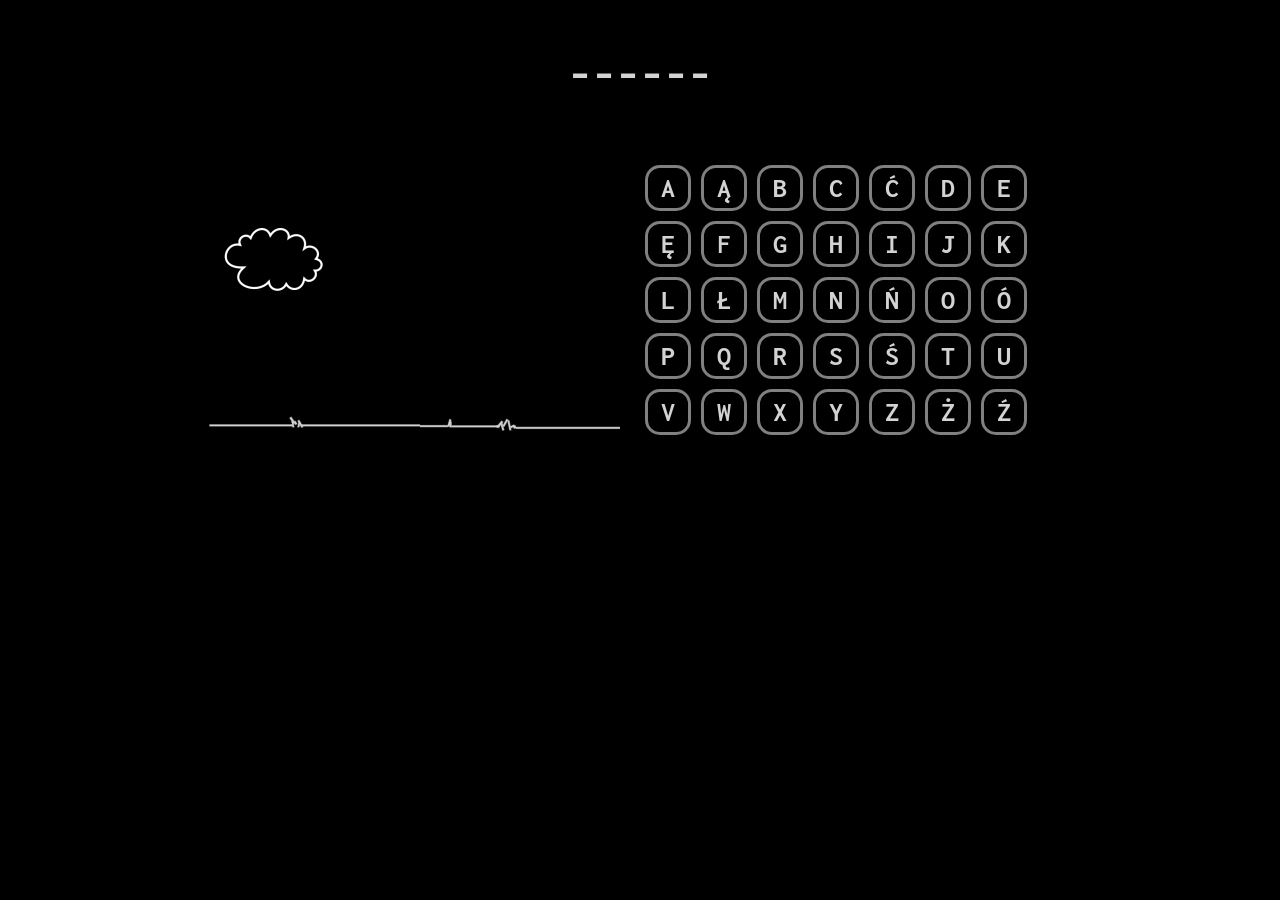
==== commit c7a65fba: "Rename `szubienica.html` to `index.html` to align with standard file naming conventions." ====
--- a/index.html
+++ b/index.html
@@ -1,71 +1,24 @@
-<!DOCTYPE html>
+<!DOCTYPE HTML>
 <html lang="pl">
 <head>
-    <meta charset="UTF-8">
-    <meta name="viewport" content="width=device-width, initial-scale=1.0, maximum-scale=1.0, user-scalable=no">
-    <title>Świąteczna Gra w Kubki</title>
-    <link rel="stylesheet" href="styles.css">
+	<meta charset="utf-8" />
+	<title>Szubienica</title>
+
+	<link href='https://fonts.googleapis.com/css?family=Inconsolata:400,700&subset=latin,latin-ext' rel='stylesheet' type='text/css'>
+	<link rel="stylesheet" href="style.css" type="text/css" />
+	<script src="szubienica.js"></script>
+
 </head>
 <body>
-<!-- Animated background decorations -->
-<div class="snowflakes-container">
-    <div class="snowflake">❄</div>
-    <div class="snowflake">❄</div>
-    <div class="snowflake">❄</div>
-    <div class="snowflake">❄</div>
-    <div class="snowflake">❄</div>
-    <div class="snowflake">❄</div>
-    <div class="snowflake">❄</div>
-    <div class="snowflake">❄</div>
-</div>
 
-<div class="game-container">
-    <div class="top-decoration">
-        <span class="decoration-light">🎄</span>
-        <span class="decoration-light">✨</span>
-        <span class="decoration-light">🎅</span>
-        <span class="decoration-light">⛄</span>
-        <span class="decoration-light">🔔</span>
-    </div>
-    <h1>🎄 Znajdź Świąteczną Kulkę! 🎄</h1>
-    <div class="game-content">
-        <div class="instruction-text" id="instructionText">Obserwuj kubki uważnie!</div>
-        <div class="cups-container" id="cupsContainer">
-            <div class="cup" data-index="0">
-                <div class="cup-top"></div>
-                <div class="cup-body"></div>
-                <div class="ball" id="ball0"></div>
-            </div>
-            <div class="cup" data-index="1">
-                <div class="cup-top"></div>
-                <div class="cup-body"></div>
-                <div class="ball" id="ball1"></div>
-            </div>
-            <div class="cup" data-index="2">
-                <div class="cup-top"></div>
-                <div class="cup-body"></div>
-                <div class="ball" id="ball2"></div>
-            </div>
-        </div>
-        <button class="play-button" id="playButton" onclick="startGame()">Zagraj</button>
-    </div>
-    <div class="bottom-decoration">
-        <span class="decoration-light">🔔</span>
-        <span class="decoration-light">⛄</span>
-        <span class="decoration-light">🎅</span>
-        <span class="decoration-light">✨</span>
-        <span class="decoration-light">🎄</span>
-    </div>
-</div>
+	<div id="pojemnik">
+		<div id="plansza"></div>
+		<div id="szubienica">
+			<img src="img/s0.jpg" alt="" />
+		</div>
+		<div id="alfabet"></div>
+		<div style="clear:both;"></div>
+	</div>
 
-<!-- Result Modal Popup -->
-<div id="resultModal" class="modal-overlay" style="display: none;">
-    <div class="modal-content">
-        <h2 id="resultTitle">🎉 Gratulacje! 🎉</h2>
-        <p id="resultMessage">Znalazłeś świąteczną kulkę!</p>
-        <button class="modal-button" onclick="resetGame()">Zagraj ponownie</button>
-    </div>
-</div>
-<script src="game.js"></script>
 </body>
-</html>
+</html>
--- a/style.css
+++ b/style.css
@@ -0,0 +1,73 @@
+body
+{
+	background-color: #000000;
+	color: lightgray;
+	font-size: 28px;
+	font-family: 'Inconsolata';
+	font-weight: 700;
+}
+
+#pojemnik
+{
+	width:900px;
+	margin-left:auto;
+	margin-right:auto;
+}
+
+#plansza
+{
+	width: 900px;
+	margin-top: 50px;
+	margin-bottom: 50px;
+	text-align: center;
+	font-size: 48px;
+	min-height: 60px;
+}
+
+#szubienica
+{
+	float: left; 
+	width: 450px;
+	text-align: center;
+	min-height: 280px;
+}
+
+#alfabet
+{
+	float: left; 
+	width: 450px;
+	text-align: center;
+	min-height: 280px;
+}
+
+.litera
+{
+	width: 30px;
+	height: 30px;
+	text-align:center;
+	padding: 5px;
+	margin: 5px;
+	border: 3px solid gray;
+	float: left;
+	cursor: pointer;
+	border-radius: 15px;
+}
+
+.litera:hover
+{
+	background-color: #222222;
+	color: white;
+	border: 3px solid white;
+}
+
+.reset
+{
+	color:green;
+	cursor: pointer;
+	font-size: 48px;
+}
+
+.reset:hover
+{
+	color:white;
+}
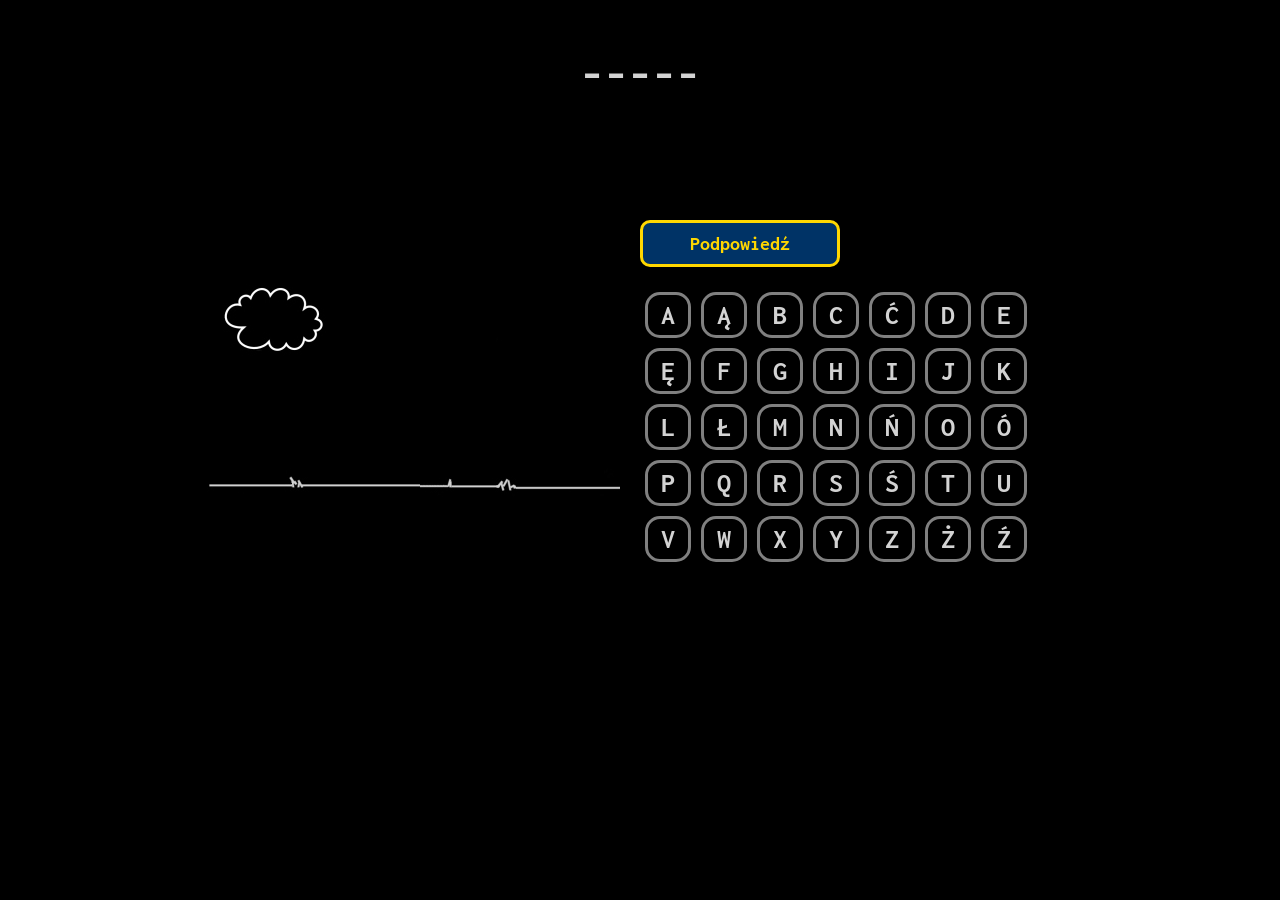
==== commit 81daf20d: "Add hint functionality to Hangman: Introduced hints tied to words, button to display hints, and CSS " ====
--- a/index.html
+++ b/index.html
@@ -13,9 +13,11 @@
 
 	<div id="pojemnik">
 		<div id="plansza"></div>
+		<div id="wskazowka"></div>
 		<div id="szubienica">
 			<img src="img/s0.jpg" alt="" />
 		</div>
+		<button id="przycisk-wskazowka" onclick="pokazWskazowke()">Podpowiedź</button>
 		<div id="alfabet"></div>
 		<div style="clear:both;"></div>
 	</div>
--- a/style.css
+++ b/style.css
@@ -71,3 +71,40 @@
 {
 	color:white;
 }
+
+#wskazowka
+{
+	width: 900px;
+	text-align: center;
+	color: #FFD700;
+	font-size: 24px;
+	margin-bottom: 20px;
+	min-height: 40px;
+}
+
+#przycisk-wskazowka
+{
+	width: 200px;
+	padding: 10px 20px;
+	font-size: 20px;
+	background-color: #003366;
+	color: #FFD700;
+	border: 3px solid #FFD700;
+	border-radius: 10px;
+	cursor: pointer;
+	font-family: 'Inconsolata';
+	font-weight: 700;
+	margin-bottom: 20px;
+}
+
+#przycisk-wskazowka:hover:not(:disabled)
+{
+	background-color: #004488;
+	color: white;
+	border: 3px solid white;
+}
+
+#przycisk-wskazowka:disabled
+{
+	cursor: not-allowed;
+}
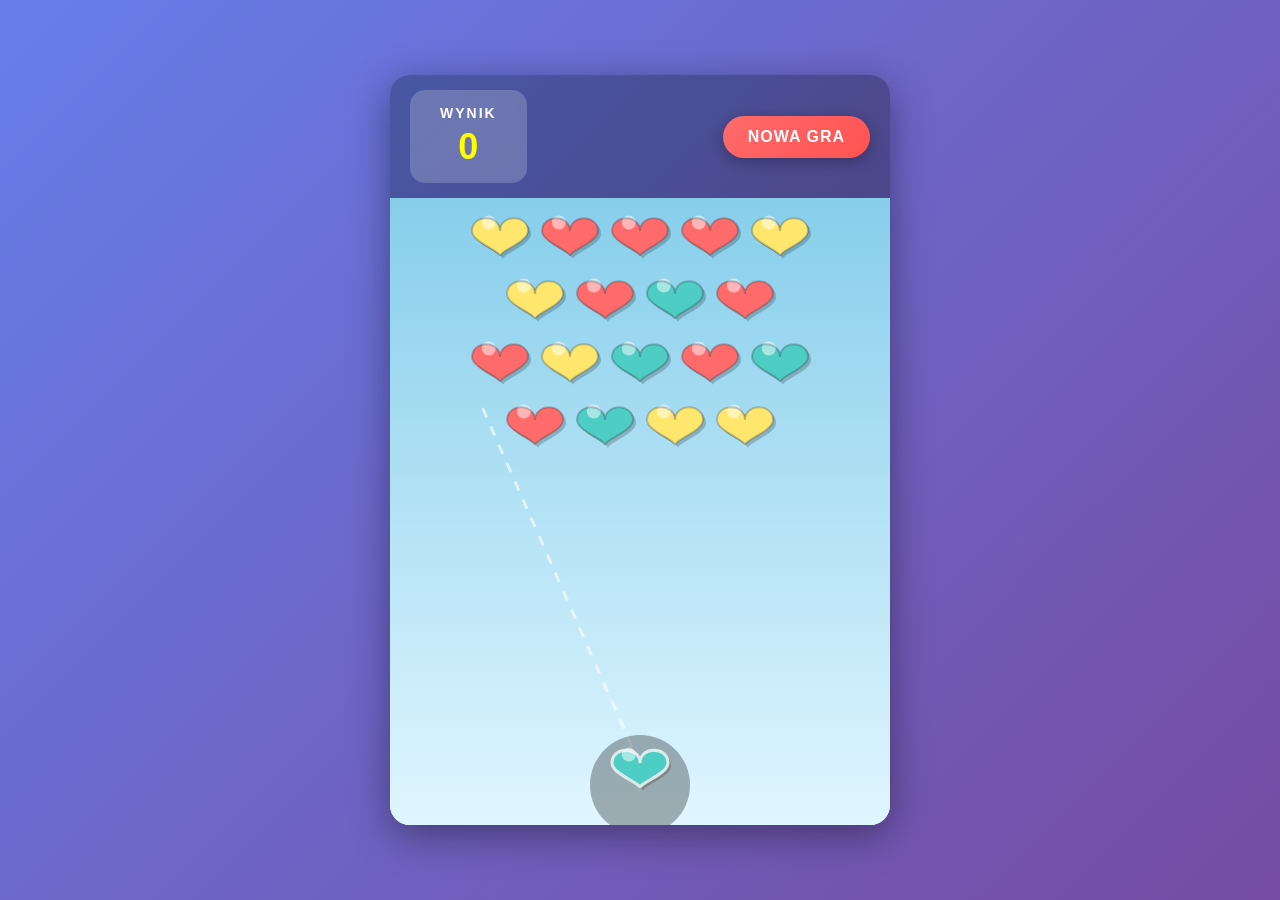
==== commit 0dc6089f: "replace game with bubble shooter game" ====
--- a/index.html
+++ b/index.html
@@ -1,26 +1,32 @@
-<!DOCTYPE HTML>
-<html lang="pl">
+<!DOCTYPE html>
+<html lang="en">
 <head>
-	<meta charset="utf-8" />
-	<title>Szubienica</title>
-
-	<link href='https://fonts.googleapis.com/css?family=Inconsolata:400,700&subset=latin,latin-ext' rel='stylesheet' type='text/css'>
-	<link rel="stylesheet" href="style.css" type="text/css" />
-	<script src="szubienica.js"></script>
-
+    <meta charset="UTF-8">
+    <meta name="viewport" content="width=device-width, initial-scale=1.0, user-scalable=no">
+    <title>Bubble Shooter Game</title>
+    <link rel="stylesheet" href="bubble-game.css">
 </head>
 <body>
+    <div class="game-container">
+        <div class="game-header">
+            <div class="score-board">
+                <span class="label">WYNIK</span>
+                <span class="score-value" id="score">0</span>
+            </div>
+            <button class="restart-btn" id="restartBtn">NOWA GRA</button>
+        </div>
 
-	<div id="pojemnik">
-		<div id="plansza"></div>
-		<div id="wskazowka"></div>
-		<div id="szubienica">
-			<img src="img/s0.jpg" alt="" />
-		</div>
-		<button id="przycisk-wskazowka" onclick="pokazWskazowke()">Podpowiedź</button>
-		<div id="alfabet"></div>
-		<div style="clear:both;"></div>
-	</div>
+        <canvas id="gameCanvas"></canvas>
 
+        <div class="game-over-screen" id="gameOverScreen">
+            <div class="game-over-content">
+                <h1 id="gameOverTitle">Koniec Gry!</h1>
+                <p class="final-score">Wynik: <span id="finalScore">0</span></p>
+                <button class="play-again-btn" id="playAgainBtn">ZAGRAJ JESZCZE RAZ</button>
+            </div>
+        </div>
+    </div>
+
+    <script src="bubble-game.js"></script>
 </body>
-</html>+</html>
--- a/bubble-game.css
+++ b/bubble-game.css
@@ -0,0 +1,194 @@
+* {
+    margin: 0;
+    padding: 0;
+    box-sizing: border-box;
+}
+
+html, body {
+    width: 100%;
+    height: 100%;
+    overflow: hidden;
+    touch-action: none;
+    font-family: 'Arial', sans-serif;
+}
+
+body {
+    background: linear-gradient(135deg, #667eea 0%, #764ba2 100%);
+    display: flex;
+    justify-content: center;
+    align-items: center;
+}
+
+.game-container {
+    width: 100%;
+    max-width: 500px;
+    height: 100%;
+    max-height: 750px;
+    display: flex;
+    flex-direction: column;
+    background: linear-gradient(135deg, #667eea 0%, #764ba2 100%);
+    border-radius: 20px;
+    overflow: hidden;
+    box-shadow: 0 10px 40px rgba(0, 0, 0, 0.4);
+}
+
+.game-header {
+    display: flex;
+    justify-content: space-between;
+    align-items: center;
+    padding: 15px 20px;
+    background: rgba(0, 0, 0, 0.3);
+    z-index: 10;
+}
+
+.score-board {
+    display: flex;
+    flex-direction: column;
+    align-items: center;
+    background: rgba(255, 255, 255, 0.2);
+    padding: 15px 30px;
+    border-radius: 15px;
+    backdrop-filter: blur(5px);
+}
+
+.score-board .label {
+    font-size: 14px;
+    font-weight: bold;
+    color: #ffffff;
+    text-transform: uppercase;
+    letter-spacing: 2px;
+}
+
+.score-value {
+    font-size: 36px;
+    font-weight: bold;
+    color: #ffff00;
+    margin-top: 5px;
+}
+
+.restart-btn {
+    padding: 12px 25px;
+    font-size: 16px;
+    font-weight: bold;
+    color: white;
+    background: linear-gradient(135deg, #ff6b6b 0%, #ff5252 100%);
+    border: none;
+    border-radius: 25px;
+    cursor: pointer;
+    transition: all 0.3s ease;
+    box-shadow: 0 4px 15px rgba(0, 0, 0, 0.3);
+    text-transform: uppercase;
+    letter-spacing: 1px;
+}
+
+.restart-btn:active {
+    transform: scale(0.95);
+    box-shadow: 0 2px 10px rgba(0, 0, 0, 0.3);
+}
+
+#gameCanvas {
+    flex: 1;
+    display: block;
+    background: linear-gradient(180deg, #87CEEB 0%, #E0F6FF 100%);
+    width: 100%;
+    height: 100%;
+}
+
+.game-over-screen {
+    position: fixed;
+    top: 0;
+    left: 0;
+    width: 100%;
+    height: 100%;
+    background: rgba(0, 0, 0, 0.8);
+    display: none;
+    justify-content: center;
+    align-items: center;
+    z-index: 100;
+}
+
+.game-over-screen.show {
+    display: flex;
+}
+
+.game-over-content {
+    background: white;
+    padding: 40px;
+    border-radius: 30px;
+    text-align: center;
+    box-shadow: 0 10px 40px rgba(0, 0, 0, 0.5);
+    max-width: 90%;
+}
+
+.game-over-content h1 {
+    font-size: 48px;
+    color: #ff6b6b;
+    margin-bottom: 20px;
+}
+
+.final-score {
+    font-size: 28px;
+    color: #333;
+    margin-bottom: 30px;
+    font-weight: bold;
+}
+
+.play-again-btn {
+    padding: 15px 40px;
+    font-size: 20px;
+    font-weight: bold;
+    color: white;
+    background: linear-gradient(135deg, #667eea 0%, #764ba2 100%);
+    border: none;
+    border-radius: 25px;
+    cursor: pointer;
+    transition: all 0.3s ease;
+    box-shadow: 0 4px 15px rgba(0, 0, 0, 0.3);
+    text-transform: uppercase;
+    letter-spacing: 1px;
+}
+
+.play-again-btn:active {
+    transform: scale(0.95);
+}
+
+@media (max-width: 768px) {
+    .game-header {
+        padding: 10px 15px;
+    }
+
+    .score-board {
+        padding: 10px 20px;
+    }
+
+    .score-board .label {
+        font-size: 12px;
+    }
+
+    .score-value {
+        font-size: 28px;
+        margin-top: 3px;
+    }
+
+    .restart-btn {
+        padding: 10px 20px;
+        font-size: 14px;
+    }
+
+    .game-over-content {
+        padding: 30px 20px;
+    }
+
+    .game-over-content h1 {
+        font-size: 36px;
+    }
+
+    .final-score {
+        font-size: 22px;
+    }
+
+    .play-again-btn {
+        padding: 12px 30px;
+        font-size: 16px;
+    }
+}
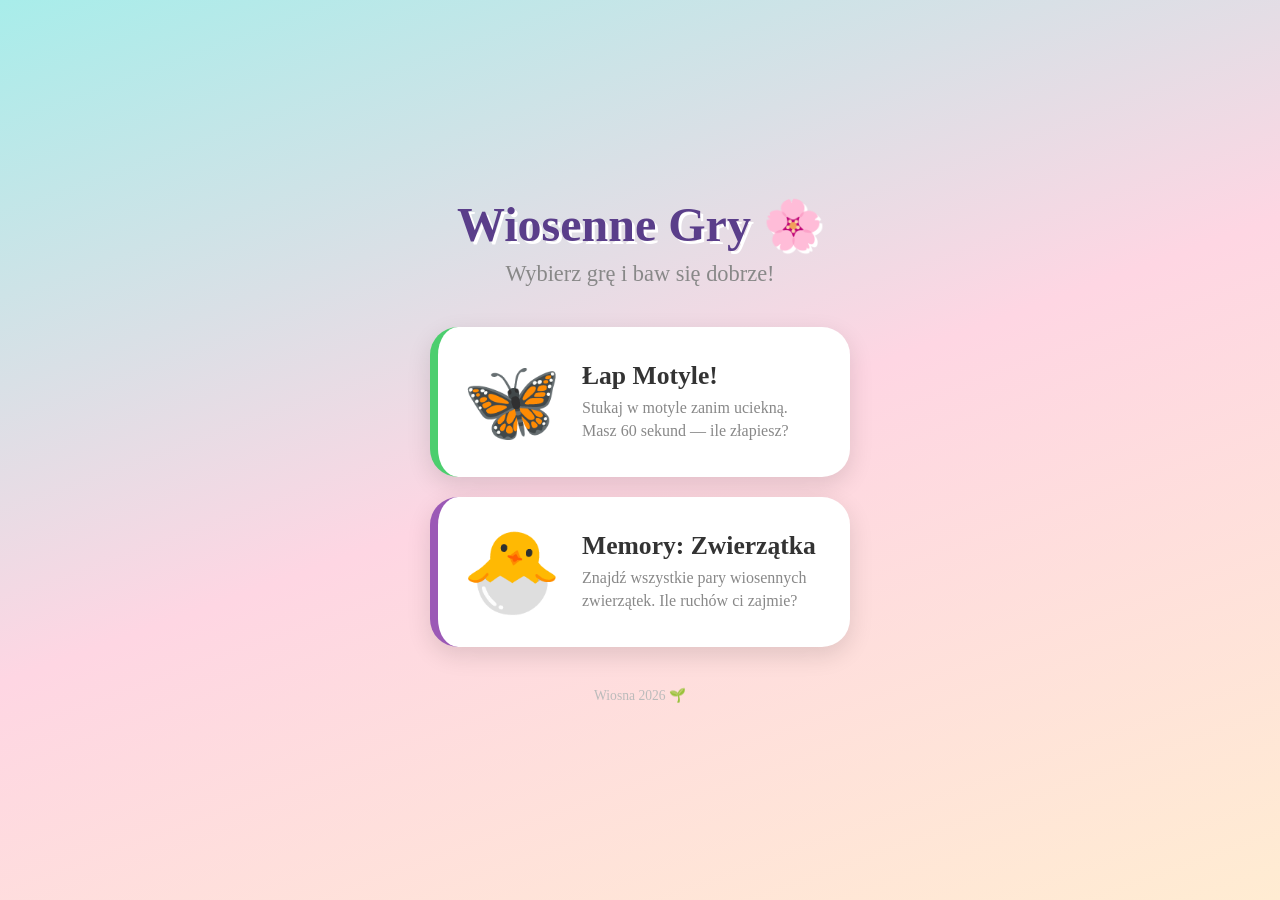
==== commit c3db18cc: "Update visuals and layout: Add vibrant design, Polish localization, and game cards for "Łap Motyle!"" ====
--- a/index.html
+++ b/index.html
@@ -1,32 +1,121 @@
 <!DOCTYPE html>
-<html lang="en">
+<html lang="pl">
 <head>
     <meta charset="UTF-8">
     <meta name="viewport" content="width=device-width, initial-scale=1.0, user-scalable=no">
-    <title>Bubble Shooter Game</title>
-    <link rel="stylesheet" href="bubble-game.css">
+    <title>Wiosenne Gry</title>
+    <style>
+        * {
+            box-sizing: border-box;
+            margin: 0;
+            padding: 0;
+            -webkit-tap-highlight-color: transparent;
+            user-select: none;
+        }
+
+        body {
+            background: linear-gradient(160deg, #a8edea, #fed6e3, #ffecd2);
+            min-height: 100vh;
+            font-family: 'Comic Sans MS', 'Chalkboard SE', cursive;
+            display: flex;
+            flex-direction: column;
+            align-items: center;
+            justify-content: center;
+            padding: 24px;
+            text-align: center;
+        }
+
+        h1 {
+            font-size: clamp(1.8rem, 7vw, 3rem);
+            color: #5a3e8a;
+            text-shadow: 3px 3px 0 #fff;
+            margin-bottom: 8px;
+        }
+
+        .subtitle {
+            font-size: clamp(1rem, 3.5vw, 1.4rem);
+            color: #888;
+            margin-bottom: 40px;
+        }
+
+        .games {
+            display: flex;
+            flex-direction: column;
+            gap: 20px;
+            width: 100%;
+            max-width: 420px;
+        }
+
+        .game-card {
+            background: white;
+            border-radius: 28px;
+            padding: 28px 24px;
+            text-decoration: none;
+            box-shadow: 0 8px 24px rgba(0,0,0,0.12);
+            transition: transform 0.15s, box-shadow 0.15s;
+            display: flex;
+            align-items: center;
+            gap: 20px;
+        }
+
+        .game-card:active {
+            transform: scale(0.97);
+            box-shadow: 0 4px 12px rgba(0,0,0,0.1);
+        }
+
+        .game-icon {
+            font-size: clamp(3rem, 12vw, 5rem);
+            flex-shrink: 0;
+        }
+
+        .game-info {
+            text-align: left;
+        }
+
+        .game-info h2 {
+            font-size: clamp(1.2rem, 4.5vw, 1.6rem);
+            color: #333;
+            margin-bottom: 6px;
+        }
+
+        .game-info p {
+            font-size: clamp(0.85rem, 3vw, 1rem);
+            color: #888;
+            line-height: 1.4;
+        }
+
+        .game-card.green  { border-left: 8px solid #4cce6e; }
+        .game-card.purple { border-left: 8px solid #9b59b6; }
+
+        .footer {
+            margin-top: 40px;
+            font-size: 0.85rem;
+            color: #bbb;
+        }
+    </style>
 </head>
 <body>
-    <div class="game-container">
-        <div class="game-header">
-            <div class="score-board">
-                <span class="label">WYNIK</span>
-                <span class="score-value" id="score">0</span>
+    <h1>Wiosenne Gry 🌸</h1>
+    <p class="subtitle">Wybierz grę i baw się dobrze!</p>
+
+    <div class="games">
+        <a class="game-card green" href="motyle.html">
+            <div class="game-icon">🦋</div>
+            <div class="game-info">
+                <h2>Łap Motyle!</h2>
+                <p>Stukaj w motyle zanim uciekną. Masz 60 sekund — ile złapiesz?</p>
             </div>
-            <button class="restart-btn" id="restartBtn">NOWA GRA</button>
-        </div>
+        </a>
 
-        <canvas id="gameCanvas"></canvas>
-
-        <div class="game-over-screen" id="gameOverScreen">
-            <div class="game-over-content">
-                <h1 id="gameOverTitle">Koniec Gry!</h1>
-                <p class="final-score">Wynik: <span id="finalScore">0</span></p>
-                <button class="play-again-btn" id="playAgainBtn">ZAGRAJ JESZCZE RAZ</button>
+        <a class="game-card purple" href="memory-zwierzeta.html">
+            <div class="game-icon">🐣</div>
+            <div class="game-info">
+                <h2>Memory: Zwierzątka</h2>
+                <p>Znajdź wszystkie pary wiosennych zwierzątek. Ile ruchów ci zajmie?</p>
             </div>
-        </div>
+        </a>
     </div>
 
-    <script src="bubble-game.js"></script>
+    <div class="footer">Wiosna 2026 🌱</div>
 </body>
 </html>
